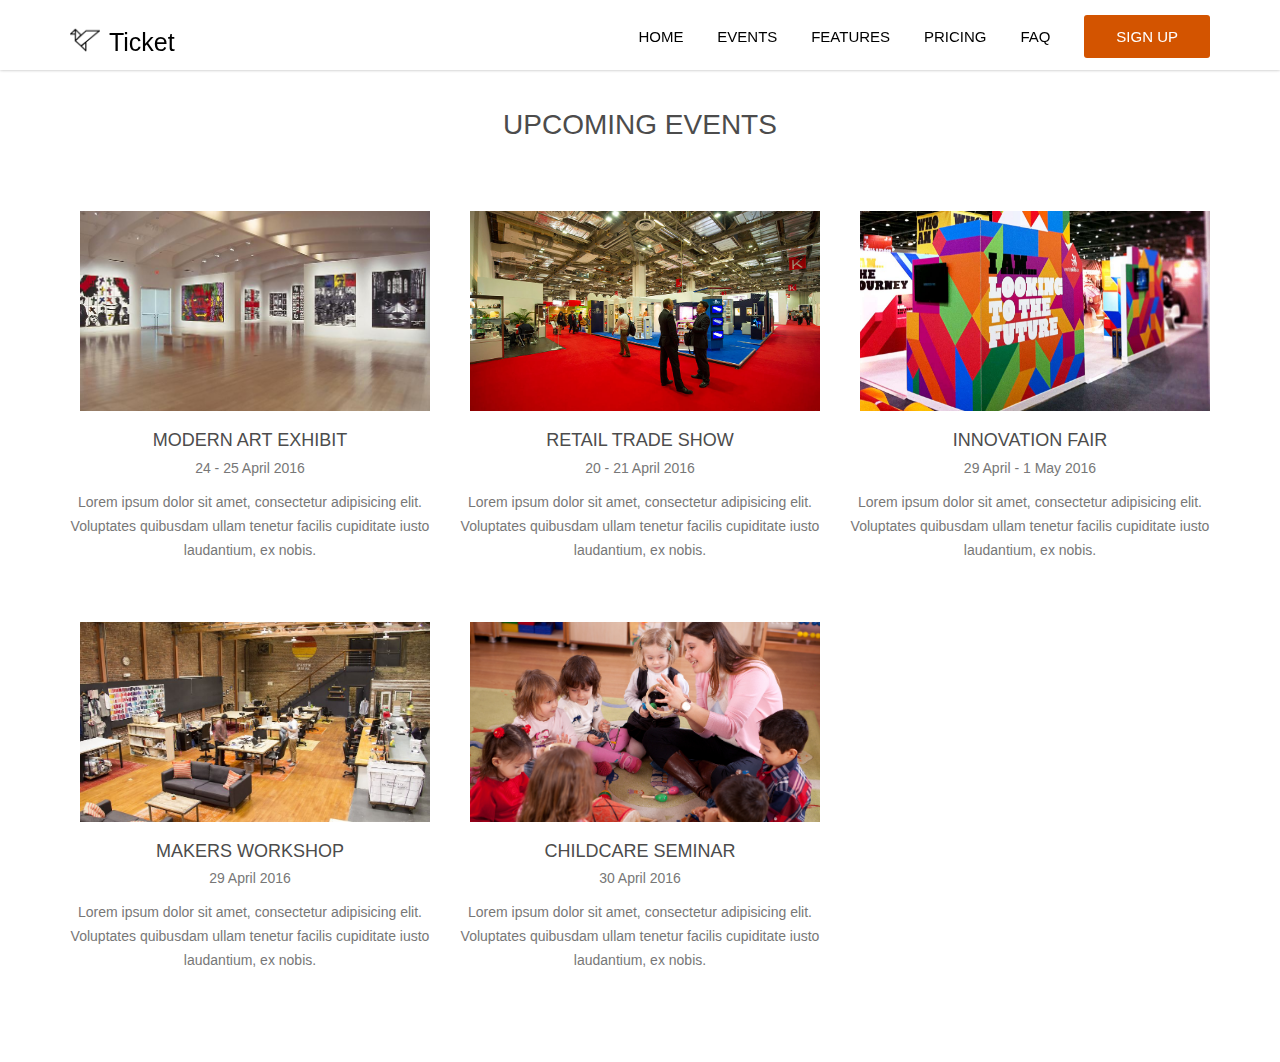
==== index.html @ 5ae8a9ab "update" ====
<!doctype html>
<html lang="en">
<head>
  <meta charset="utf-8">
  <meta name="viewport" content="width=device-width, initial-scale=1.0">
  <meta http-equiv="X-UA-Compatible" content="IE=edge">

  <title>Ticket</title>
  <link rel="icon" href="resources/tenko-logo.png">
  
  <!-- Stylesheets -->
  <link rel="stylesheet" href="css/style.css">
  <link rel="stylesheet" href="css/owl.carousel.css">
  <link rel="stylesheet" href="css/jquery-ui.css">
  <link rel="stylesheet" href="https://maxcdn.bootstrapcdn.com/font-awesome/4.6.1/css/font-awesome.min.css">

</head>

<body>

<!-- Start Header -->
<header id="header">
  <div class="container">
    <div class="row">
      <div class="col-md-12">
        <div class="logo">
          <a href="#"><img src="resources/tenko-logo.png" alt="logo" class="img-responsive"></a>
          <span class="company-name"><p>Ticket</p></span>
        </div>
        <div class="navigation">
          <nav>
            <ul class="custom-list list-inline">
              <li><a href="#hero">Home</a></li>
              <li><a href="#events">Events</a></li>
              <li><a href="#features">Features</a></li>
              <li><a href="#pricing">Pricing</a></li>
              <li><a href="#faq">FAQ</a></li>
              <li><a href="#hero" class="btn btn-red">Sign Up</a></li>
            </ul>
          </nav>
          <i class="fa fa-list toggleMenu"></i>
        </div>
      </div>
    </div>
  </div>
</header>
<!-- End Header -->



<!-- Start About -->
<section id="events">
  <div class="container">
    <div class="row">
      <div class="col-md-8 col-md-offset-2 preamble">
        <h3>Upcoming Events</h3>
      </div>    
      <div class="col-md-4 event-frame">
        <div class= "image-frame">
            <img src="resources/event-img-1.jpg" alt="" class="img-responsive">
        </div>
        <h4>Modern Art Exhibit</h4>
        <p class="date-time">24 - 25 April 2016</p>
        <p>Lorem ipsum dolor sit amet, consectetur adipisicing elit. Voluptates quibusdam ullam tenetur facilis cupiditate iusto laudantium, ex nobis.</p>
      </div>
      <div class="col-md-4 event-frame">
            <div class= "image-frame">
        <img src="resources/event-img-2.jpg" alt="" class="img-responsive">
        </div>
        <h4>Retail Trade Show</h4>
        <p class="date-time">20 - 21 April 2016</p>
        <p>Lorem ipsum dolor sit amet, consectetur adipisicing elit. Voluptates quibusdam ullam tenetur facilis cupiditate iusto laudantium, ex nobis.</p>
      </div>
      <div class="col-md-4 event-frame">
        <div class= "image-frame">
            <img src="resources/event-img-3.jpg" alt="" class="img-responsive">
        </div>
        <h4>Innovation Fair</h4>
        <p class="date-time">29 April - 1 May 2016</p>
        <p>Lorem ipsum dolor sit amet, consectetur adipisicing elit. Voluptates quibusdam ullam tenetur facilis cupiditate iusto laudantium, ex nobis.</p>
      </div>
      <div class="col-md-4 event-frame">
        <div class= "image-frame">
            <img src="resources/event-img-4.jpg" alt="" class="img-responsive">
        </div>
        <h4>Makers Workshop</h4>
        <p class="date-time">29 April 2016</p>
        <p>Lorem ipsum dolor sit amet, consectetur adipisicing elit. Voluptates quibusdam ullam tenetur facilis cupiditate iusto laudantium, ex nobis.</p>
      </div>
      <div class="col-md-4 event-frame">
        <div class= "image-frame">
            <img src="resources/event-img-5.jpg" alt="" class="img-responsive">
        </div>  
        <h4>Childcare Seminar</h4>
        <p class="date-time">30 April 2016</p>
        <p>Lorem ipsum dolor sit amet, consectetur adipisicing elit. Voluptates quibusdam ullam tenetur facilis cupiditate iusto laudantium, ex nobis.</p>
      </div>
    </div>
  </div>
</section>
<!-- End About -->



<!-- Scripts -->
<script src="js/jquery-2.1.4.min.js"></script>
<script src="js/scripts.js"></script>
<script src="js/owl.carousel.min.js"></script>
<script src="js/jquery.easing.min.js"></script>
<script src="js/jquery.ba-outside-events.min.js"></script>
<script src="js/jquery.ui.min.js"></script>

</body>
</html>
---- css/style.css ----
/* LESS BUILD */
/*
  Color Mixins

  Example:
  #777777 lighten(@text-color, 46.5%)
  #bebebe lighten(@text-color, 74.5%)
*/
/* Bootstrap */
/* ====================================================== */
/*! normalize.css v3.0.1 | MIT License | git.io/normalize */
html {
  font-family: sans-serif;
  -ms-text-size-adjust: 100%;
  -webkit-text-size-adjust: 100%;
}
body {
  margin: 0;
}
article,
aside,
details,
figcaption,
figure,
footer,
header,
hgroup,
main,
nav,
section,
summary {
  display: block;
}
audio,
canvas,
progress,
video {
  display: inline-block;
  vertical-align: baseline;
}
audio:not([controls]) {
  display: none;
  height: 0;
}
[hidden],
template {
  display: none;
}
a {
  background: transparent;
}
a:active,
a:hover {
  outline: 0;
}
abbr[title] {
  border-bottom: 1px dotted;
}
b,
strong {
  font-weight: bold;
}
dfn {
  font-style: italic;
}
h1 {
  font-size: 2em;
  margin: 0.67em 0;
}
mark {
  background: #ff0;
  color: #000;
}
small {
  font-size: 80%;
}
sub,
sup {
  font-size: 75%;
  line-height: 0;
  position: relative;
  vertical-align: baseline;
}
sup {
  top: -0.5em;
}
sub {
  bottom: -0.25em;
}
img {
  border: 0;
}
svg:not(:root) {
  overflow: hidden;
}
figure {
  margin: 1em 40px;
}
hr {
  -moz-box-sizing: content-box;
  box-sizing: content-box;
  height: 0;
}
pre {
  overflow: auto;
}
code,
kbd,
pre,
samp {
  font-family: monospace, monospace;
  font-size: 1em;
}
button,
input,
optgroup,
select,
textarea {
  color: inherit;
  font: inherit;
  margin: 0;
}
button {
  overflow: visible;
}
button,
select {
  text-transform: none;
}
button,
html input[type="button"],
input[type="reset"],
input[type="submit"] {
  -webkit-appearance: button;
  cursor: pointer;
}
button[disabled],
html input[disabled] {
  cursor: default;
}
button::-moz-focus-inner,
input::-moz-focus-inner {
  border: 0;
  padding: 0;
}
input {
  line-height: normal;
}
input[type="checkbox"],
input[type="radio"] {
  box-sizing: border-box;
  padding: 0;
}
input[type="number"]::-webkit-inner-spin-button,
input[type="number"]::-webkit-outer-spin-button {
  height: auto;
}
input[type="search"] {
  -webkit-appearance: textfield;
  -moz-box-sizing: content-box;
  -webkit-box-sizing: content-box;
  box-sizing: content-box;
}
input[type="search"]::-webkit-search-cancel-button,
input[type="search"]::-webkit-search-decoration {
  -webkit-appearance: none;
}
fieldset {
  border: 1px solid #c0c0c0;
  margin: 0 2px;
  padding: 0.35em 0.625em 0.75em;
}
legend {
  border: 0;
  padding: 0;
}
textarea {
  overflow: auto;
}
optgroup {
  font-weight: bold;
}
table {
  border-collapse: collapse;
  border-spacing: 0;
}
td,
th {
  padding: 0;
}
h1,
h2,
h3,
h4,
h5,
h6,
.h1,
.h2,
.h3,
.h4,
.h5,
.h6 {
  font-family: inherit;
  font-weight: 500;
  line-height: 1.1;
  color: inherit;
}
h1 small,
h2 small,
h3 small,
h4 small,
h5 small,
h6 small,
.h1 small,
.h2 small,
.h3 small,
.h4 small,
.h5 small,
.h6 small,
h1 .small,
h2 .small,
h3 .small,
h4 .small,
h5 .small,
h6 .small,
.h1 .small,
.h2 .small,
.h3 .small,
.h4 .small,
.h5 .small,
.h6 .small {
  font-weight: normal;
  line-height: 1;
  color: #777777;
}
h1,
.h1,
h2,
.h2,
h3,
.h3 {
  margin-top: 20px;
  margin-bottom: 10px;
}
h1 small,
.h1 small,
h2 small,
.h2 small,
h3 small,
.h3 small,
h1 .small,
.h1 .small,
h2 .small,
.h2 .small,
h3 .small,
.h3 .small {
  font-size: 65%;
}
h4,
.h4,
h5,
.h5,
h6,
.h6 {
  margin-top: 10px;
  margin-bottom: 10px;
}
h4 small,
.h4 small,
h5 small,
.h5 small,
h6 small,
.h6 small,
h4 .small,
.h4 .small,
h5 .small,
.h5 .small,
h6 .small,
.h6 .small {
  font-size: 75%;
}
h1,
.h1 {
  font-size: 36px;
}
h2,
.h2 {
  font-size: 30px;
}
h3,
.h3 {
  font-size: 24px;
}
h4,
.h4 {
  font-size: 18px;
}
h5,
.h5 {
  font-size: 14px;
}
h6,
.h6 {
  font-size: 12px;
}
p {
  margin: 0 0 10px;
}
.lead {
  margin-bottom: 20px;
  font-size: 16px;
  font-weight: 300;
  line-height: 1.4;
}
@media (min-width: 768px) {
  .lead {
    font-size: 21px;
  }
}
small,
.small {
  font-size: 85%;
}
mark,
.mark {
  background-color: #fcf8e3;
  padding: .2em;
}
.text-left {
  text-align: left;
}
.text-right {
  text-align: right;
}
.text-center {
  text-align: center;
}
.text-justify {
  text-align: justify;
}
.text-nowrap {
  white-space: nowrap;
}
.text-lowercase {
  text-transform: lowercase;
}
.text-uppercase {
  text-transform: uppercase;
}
.text-capitalize {
  text-transform: capitalize;
}
.text-muted {
  color: #777777;
}
.text-primary {
  color: #428bca;
}
a.text-primary:hover {
  color: #3071a9;
}
.text-success {
  color: #3c763d;
}
a.text-success:hover {
  color: #2b542c;
}
.text-info {
  color: #31708f;
}
a.text-info:hover {
  color: #245269;
}
.text-warning {
  color: #8a6d3b;
}
a.text-warning:hover {
  color: #66512c;
}
.text-danger {
  color: #a94442;
}
a.text-danger:hover {
  color: #843534;
}
.bg-primary {
  color: #fff;
  background-color: #428bca;
}
a.bg-primary:hover {
  background-color: #3071a9;
}
.bg-success {
  background-color: #dff0d8;
}
a.bg-success:hover {
  background-color: #c1e2b3;
}
.bg-info {
  background-color: #d9edf7;
}
a.bg-info:hover {
  background-color: #afd9ee;
}
.bg-warning {
  background-color: #fcf8e3;
}
a.bg-warning:hover {
  background-color: #f7ecb5;
}
.bg-danger {
  background-color: #f2dede;
}
a.bg-danger:hover {
  background-color: #e4b9b9;
}
.page-header {
  padding-bottom: 9px;
  margin: 40px 0 20px;
  border-bottom: 1px solid #eeeeee;
}
ul,
ol {
  margin-top: 0;
  margin-bottom: 10px;
}
ul ul,
ol ul,
ul ol,
ol ol {
  margin-bottom: 0;
}
.list-unstyled {
  padding-left: 0;
  list-style: none;
}
.list-inline {
  padding-left: 0;
  list-style: none;
  margin-left: -5px;
}
.list-inline > li {
  display: inline-block;
  padding-left: 5px;
  padding-right: 5px;
}
dl {
  margin-top: 0;
  margin-bottom: 20px;
}
dt,
dd {
  line-height: 1.42857143;
}
dt {
  font-weight: bold;
}
dd {
  margin-left: 0;
}
@media (min-width: 768px) {
  .dl-horizontal dt {
    float: left;
    width: 160px;
    clear: left;
    text-align: right;
    overflow: hidden;
    text-overflow: ellipsis;
    white-space: nowrap;
  }
  .dl-horizontal dd {
    margin-left: 180px;
  }
}
abbr[title],
abbr[data-original-title] {
  cursor: help;
  border-bottom: 1px dotted #777777;
}
.initialism {
  font-size: 90%;
  text-transform: uppercase;
}
blockquote {
  padding: 10px 20px;
  margin: 0 0 20px;
  font-size: 17.5px;
  border-left: 5px solid #eeeeee;
}
blockquote p:last-child,
blockquote ul:last-child,
blockquote ol:last-child {
  margin-bottom: 0;
}
blockquote footer,
blockquote small,
blockquote .small {
  display: block;
  font-size: 80%;
  line-height: 1.42857143;
  color: #777777;
}
blockquote footer:before,
blockquote small:before,
blockquote .small:before {
  content: '\2014 \00A0';
}
.blockquote-reverse,
blockquote.pull-right {
  padding-right: 15px;
  padding-left: 0;
  border-right: 5px solid #eeeeee;
  border-left: 0;
  text-align: right;
}
.blockquote-reverse footer:before,
blockquote.pull-right footer:before,
.blockquote-reverse small:before,
blockquote.pull-right small:before,
.blockquote-reverse .small:before,
blockquote.pull-right .small:before {
  content: '';
}
.blockquote-reverse footer:after,
blockquote.pull-right footer:after,
.blockquote-reverse small:after,
blockquote.pull-right small:after,
.blockquote-reverse .small:after,
blockquote.pull-right .small:after {
  content: '\00A0 \2014';
}
blockquote:before,
blockquote:after {
  content: "";
}
address {
  margin-bottom: 20px;
  font-style: normal;
  line-height: 1.42857143;
}
.container {
  margin-right: auto;
  margin-left: auto;
  padding-left: 15px;
  padding-right: 15px;
}
@media (min-width: 768px) {
  .container {
    width: 750px;
  }
}
@media (min-width: 992px) {
  .container {
    width: 970px;
  }
}
@media (min-width: 1200px) {
  .container {
    width: 1170px;
  }
}
.container-fluid {
  margin-right: auto;
  margin-left: auto;
  padding-left: 15px;
  padding-right: 15px;
}
.row {
  margin-left: -15px;
  margin-right: -15px;
}
.col-xs-1, .col-sm-1, .col-md-1, .col-lg-1, .col-xs-2, .col-sm-2, .col-md-2, .col-lg-2, .col-xs-3, .col-sm-3, .col-md-3, .col-lg-3, .col-xs-4, .col-sm-4, .col-md-4, .col-lg-4, .col-xs-5, .col-sm-5, .col-md-5, .col-lg-5, .col-xs-6, .col-sm-6, .col-md-6, .col-lg-6, .col-xs-7, .col-sm-7, .col-md-7, .col-lg-7, .col-xs-8, .col-sm-8, .col-md-8, .col-lg-8, .col-xs-9, .col-sm-9, .col-md-9, .col-lg-9, .col-xs-10, .col-sm-10, .col-md-10, .col-lg-10, .col-xs-11, .col-sm-11, .col-md-11, .col-lg-11, .col-xs-12, .col-sm-12, .col-md-12, .col-lg-12 {
  position: relative;
  min-height: 1px;
  padding-left: 15px;
  padding-right: 15px;
}
.col-xs-1, .col-xs-2, .col-xs-3, .col-xs-4, .col-xs-5, .col-xs-6, .col-xs-7, .col-xs-8, .col-xs-9, .col-xs-10, .col-xs-11, .col-xs-12 {
  float: left;
}
.col-xs-12 {
  width: 100%;
}
.col-xs-11 {
  width: 91.66666667%;
}
.col-xs-10 {
  width: 83.33333333%;
}
.col-xs-9 {
  width: 75%;
}
.col-xs-8 {
  width: 66.66666667%;
}
.col-xs-7 {
  width: 58.33333333%;
}
.col-xs-6 {
  width: 50%;
}
.col-xs-5 {
  width: 41.66666667%;
}
.col-xs-4 {
  width: 33.33333333%;
}
.col-xs-3 {
  width: 25%;
}
.col-xs-2 {
  width: 16.66666667%;
}
.col-xs-1 {
  width: 8.33333333%;
}
.col-xs-pull-12 {
  right: 100%;
}
.col-xs-pull-11 {
  right: 91.66666667%;
}
.col-xs-pull-10 {
  right: 83.33333333%;
}
.col-xs-pull-9 {
  right: 75%;
}
.col-xs-pull-8 {
  right: 66.66666667%;
}
.col-xs-pull-7 {
  right: 58.33333333%;
}
.col-xs-pull-6 {
  right: 50%;
}
.col-xs-pull-5 {
  right: 41.66666667%;
}
.col-xs-pull-4 {
  right: 33.33333333%;
}
.col-xs-pull-3 {
  right: 25%;
}
.col-xs-pull-2 {
  right: 16.66666667%;
}
.col-xs-pull-1 {
  right: 8.33333333%;
}
.col-xs-pull-0 {
  right: auto;
}
.col-xs-push-12 {
  left: 100%;
}
.col-xs-push-11 {
  left: 91.66666667%;
}
.col-xs-push-10 {
  left: 83.33333333%;
}
.col-xs-push-9 {
  left: 75%;
}
.col-xs-push-8 {
  left: 66.66666667%;
}
.col-xs-push-7 {
  left: 58.33333333%;
}
.col-xs-push-6 {
  left: 50%;
}
.col-xs-push-5 {
  left: 41.66666667%;
}
.col-xs-push-4 {
  left: 33.33333333%;
}
.col-xs-push-3 {
  left: 25%;
}
.col-xs-push-2 {
  left: 16.66666667%;
}
.col-xs-push-1 {
  left: 8.33333333%;
}
.col-xs-push-0 {
  left: auto;
}
.col-xs-offset-12 {
  margin-left: 100%;
}
.col-xs-offset-11 {
  margin-left: 91.66666667%;
}
.col-xs-offset-10 {
  margin-left: 83.33333333%;
}
.col-xs-offset-9 {
  margin-left: 75%;
}
.col-xs-offset-8 {
  margin-left: 66.66666667%;
}
.col-xs-offset-7 {
  margin-left: 58.33333333%;
}
.col-xs-offset-6 {
  margin-left: 50%;
}
.col-xs-offset-5 {
  margin-left: 41.66666667%;
}
.col-xs-offset-4 {
  margin-left: 33.33333333%;
}
.col-xs-offset-3 {
  margin-left: 25%;
}
.col-xs-offset-2 {
  margin-left: 16.66666667%;
}
.col-xs-offset-1 {
  margin-left: 8.33333333%;
}
.col-xs-offset-0 {
  margin-left: 0%;
}
@media (min-width: 768px) {
  .col-sm-1, .col-sm-2, .col-sm-3, .col-sm-4, .col-sm-5, .col-sm-6, .col-sm-7, .col-sm-8, .col-sm-9, .col-sm-10, .col-sm-11, .col-sm-12 {
    float: left;
  }
  .col-sm-12 {
    width: 100%;
  }
  .col-sm-11 {
    width: 91.66666667%;
  }
  .col-sm-10 {
    width: 83.33333333%;
  }
  .col-sm-9 {
    width: 75%;
  }
  .col-sm-8 {
    width: 66.66666667%;
  }
  .col-sm-7 {
    width: 58.33333333%;
  }
  .col-sm-6 {
    width: 50%;
  }
  .col-sm-5 {
    width: 41.66666667%;
  }
  .col-sm-4 {
    width: 33.33333333%;
  }
  .col-sm-3 {
    width: 25%;
  }
  .col-sm-2 {
    width: 16.66666667%;
  }
  .col-sm-1 {
    width: 8.33333333%;
  }
  .col-sm-pull-12 {
    right: 100%;
  }
  .col-sm-pull-11 {
    right: 91.66666667%;
  }
  .col-sm-pull-10 {
    right: 83.33333333%;
  }
  .col-sm-pull-9 {
    right: 75%;
  }
  .col-sm-pull-8 {
    right: 66.66666667%;
  }
  .col-sm-pull-7 {
    right: 58.33333333%;
  }
  .col-sm-pull-6 {
    right: 50%;
  }
  .col-sm-pull-5 {
    right: 41.66666667%;
  }
  .col-sm-pull-4 {
    right: 33.33333333%;
  }
  .col-sm-pull-3 {
    right: 25%;
  }
  .col-sm-pull-2 {
    right: 16.66666667%;
  }
  .col-sm-pull-1 {
    right: 8.33333333%;
  }
  .col-sm-pull-0 {
    right: auto;
  }
  .col-sm-push-12 {
    left: 100%;
  }
  .col-sm-push-11 {
    left: 91.66666667%;
  }
  .col-sm-push-10 {
    left: 83.33333333%;
  }
  .col-sm-push-9 {
    left: 75%;
  }
  .col-sm-push-8 {
    left: 66.66666667%;
  }
  .col-sm-push-7 {
    left: 58.33333333%;
  }
  .col-sm-push-6 {
    left: 50%;
  }
  .col-sm-push-5 {
    left: 41.66666667%;
  }
  .col-sm-push-4 {
    left: 33.33333333%;
  }
  .col-sm-push-3 {
    left: 25%;
  }
  .col-sm-push-2 {
    left: 16.66666667%;
  }
  .col-sm-push-1 {
    left: 8.33333333%;
  }
  .col-sm-push-0 {
    left: auto;
  }
  .col-sm-offset-12 {
    margin-left: 100%;
  }
  .col-sm-offset-11 {
    margin-left: 91.66666667%;
  }
  .col-sm-offset-10 {
    margin-left: 83.33333333%;
  }
  .col-sm-offset-9 {
    margin-left: 75%;
  }
  .col-sm-offset-8 {
    margin-left: 66.66666667%;
  }
  .col-sm-offset-7 {
    margin-left: 58.33333333%;
  }
  .col-sm-offset-6 {
    margin-left: 50%;
  }
  .col-sm-offset-5 {
    margin-left: 41.66666667%;
  }
  .col-sm-offset-4 {
    margin-left: 33.33333333%;
  }
  .col-sm-offset-3 {
    margin-left: 25%;
  }
  .col-sm-offset-2 {
    margin-left: 16.66666667%;
  }
  .col-sm-offset-1 {
    margin-left: 8.33333333%;
  }
  .col-sm-offset-0 {
    margin-left: 0%;
  }
}
@media (min-width: 992px) {
  .col-md-1, .col-md-2, .col-md-3, .col-md-4, .col-md-5, .col-md-6, .col-md-7, .col-md-8, .col-md-9, .col-md-10, .col-md-11, .col-md-12 {
    float: left;
  }
  .col-md-12 {
    width: 100%;
  }
  .col-md-11 {
    width: 91.66666667%;
  }
  .col-md-10 {
    width: 83.33333333%;
  }
  .col-md-9 {
    width: 75%;
  }
  .col-md-8 {
    width: 66.66666667%;
  }
  .col-md-7 {
    width: 58.33333333%;
  }
  .col-md-6 {
    width: 50%;
  }
  .col-md-5 {
    width: 41.66666667%;
  }
  .col-md-4 {
    width: 33.33333333%;
  }
  .col-md-3 {
    width: 25%;
  }
  .col-md-2 {
    width: 16.66666667%;
  }
  .col-md-1 {
    width: 8.33333333%;
  }
  .col-md-pull-12 {
    right: 100%;
  }
  .col-md-pull-11 {
    right: 91.66666667%;
  }
  .col-md-pull-10 {
    right: 83.33333333%;
  }
  .col-md-pull-9 {
    right: 75%;
  }
  .col-md-pull-8 {
    right: 66.66666667%;
  }
  .col-md-pull-7 {
    right: 58.33333333%;
  }
  .col-md-pull-6 {
    right: 50%;
  }
  .col-md-pull-5 {
    right: 41.66666667%;
  }
  .col-md-pull-4 {
    right: 33.33333333%;
  }
  .col-md-pull-3 {
    right: 25%;
  }
  .col-md-pull-2 {
    right: 16.66666667%;
  }
  .col-md-pull-1 {
    right: 8.33333333%;
  }
  .col-md-pull-0 {
    right: auto;
  }
  .col-md-push-12 {
    left: 100%;
  }
  .col-md-push-11 {
    left: 91.66666667%;
  }
  .col-md-push-10 {
    left: 83.33333333%;
  }
  .col-md-push-9 {
    left: 75%;
  }
  .col-md-push-8 {
    left: 66.66666667%;
  }
  .col-md-push-7 {
    left: 58.33333333%;
  }
  .col-md-push-6 {
    left: 50%;
  }
  .col-md-push-5 {
    left: 41.66666667%;
  }
  .col-md-push-4 {
    left: 33.33333333%;
  }
  .col-md-push-3 {
    left: 25%;
  }
  .col-md-push-2 {
    left: 16.66666667%;
  }
  .col-md-push-1 {
    left: 8.33333333%;
  }
  .col-md-push-0 {
    left: auto;
  }
  .col-md-offset-12 {
    margin-left: 100%;
  }
  .col-md-offset-11 {
    margin-left: 91.66666667%;
  }
  .col-md-offset-10 {
    margin-left: 83.33333333%;
  }
  .col-md-offset-9 {
    margin-left: 75%;
  }
  .col-md-offset-8 {
    margin-left: 66.66666667%;
  }
  .col-md-offset-7 {
    margin-left: 58.33333333%;
  }
  .col-md-offset-6 {
    margin-left: 50%;
  }
  .col-md-offset-5 {
    margin-left: 41.66666667%;
  }
  .col-md-offset-4 {
    margin-left: 33.33333333%;
  }
  .col-md-offset-3 {
    margin-left: 25%;
  }
  .col-md-offset-2 {
    margin-left: 16.66666667%;
  }
  .col-md-offset-1 {
    margin-left: 8.33333333%;
  }
  .col-md-offset-0 {
    margin-left: 0%;
  }
}
@media (min-width: 1200px) {
  .col-lg-1, .col-lg-2, .col-lg-3, .col-lg-4, .col-lg-5, .col-lg-6, .col-lg-7, .col-lg-8, .col-lg-9, .col-lg-10, .col-lg-11, .col-lg-12 {
    float: left;
  }
  .col-lg-12 {
    width: 100%;
  }
  .col-lg-11 {
    width: 91.66666667%;
  }
  .col-lg-10 {
    width: 83.33333333%;
  }
  .col-lg-9 {
    width: 75%;
  }
  .col-lg-8 {
    width: 66.66666667%;
  }
  .col-lg-7 {
    width: 58.33333333%;
  }
  .col-lg-6 {
    width: 50%;
  }
  .col-lg-5 {
    width: 41.66666667%;
  }
  .col-lg-4 {
    width: 33.33333333%;
  }
  .col-lg-3 {
    width: 25%;
  }
  .col-lg-2 {
    width: 16.66666667%;
  }
  .col-lg-1 {
    width: 8.33333333%;
  }
  .col-lg-pull-12 {
    right: 100%;
  }
  .col-lg-pull-11 {
    right: 91.66666667%;
  }
  .col-lg-pull-10 {
    right: 83.33333333%;
  }
  .col-lg-pull-9 {
    right: 75%;
  }
  .col-lg-pull-8 {
    right: 66.66666667%;
  }
  .col-lg-pull-7 {
    right: 58.33333333%;
  }
  .col-lg-pull-6 {
    right: 50%;
  }
  .col-lg-pull-5 {
    right: 41.66666667%;
  }
  .col-lg-pull-4 {
    right: 33.33333333%;
  }
  .col-lg-pull-3 {
    right: 25%;
  }
  .col-lg-pull-2 {
    right: 16.66666667%;
  }
  .col-lg-pull-1 {
    right: 8.33333333%;
  }
  .col-lg-pull-0 {
    right: auto;
  }
  .col-lg-push-12 {
    left: 100%;
  }
  .col-lg-push-11 {
    left: 91.66666667%;
  }
  .col-lg-push-10 {
    left: 83.33333333%;
  }
  .col-lg-push-9 {
    left: 75%;
  }
  .col-lg-push-8 {
    left: 66.66666667%;
  }
  .col-lg-push-7 {
    left: 58.33333333%;
  }
  .col-lg-push-6 {
    left: 50%;
  }
  .col-lg-push-5 {
    left: 41.66666667%;
  }
  .col-lg-push-4 {
    left: 33.33333333%;
  }
  .col-lg-push-3 {
    left: 25%;
  }
  .col-lg-push-2 {
    left: 16.66666667%;
  }
  .col-lg-push-1 {
    left: 8.33333333%;
  }
  .col-lg-push-0 {
    left: auto;
  }
  .col-lg-offset-12 {
    margin-left: 100%;
  }
  .col-lg-offset-11 {
    margin-left: 91.66666667%;
  }
  .col-lg-offset-10 {
    margin-left: 83.33333333%;
  }
  .col-lg-offset-9 {
    margin-left: 75%;
  }
  .col-lg-offset-8 {
    margin-left: 66.66666667%;
  }
  .col-lg-offset-7 {
    margin-left: 58.33333333%;
  }
  .col-lg-offset-6 {
    margin-left: 50%;
  }
  .col-lg-offset-5 {
    margin-left: 41.66666667%;
  }
  .col-lg-offset-4 {
    margin-left: 33.33333333%;
  }
  .col-lg-offset-3 {
    margin-left: 25%;
  }
  .col-lg-offset-2 {
    margin-left: 16.66666667%;
  }
  .col-lg-offset-1 {
    margin-left: 8.33333333%;
  }
  .col-lg-offset-0 {
    margin-left: 0%;
  }
}
.list-group {
  margin-bottom: 20px;
  padding-left: 0;
}
.list-group-item {
  position: relative;
  display: block;
  padding: 10px 15px;
  margin-bottom: -1px;
  background-color: #ffffff;
  border: 1px solid #dddddd;
}
.list-group-item:first-child {
  border-top-right-radius: 4px;
  border-top-left-radius: 4px;
}
.list-group-item:last-child {
  margin-bottom: 0;
  border-bottom-right-radius: 4px;
  border-bottom-left-radius: 4px;
}
.list-group-item > .badge {
  float: right;
}
.list-group-item > .badge + .badge {
  margin-right: 5px;
}
a.list-group-item {
  color: #555555;
}
a.list-group-item .list-group-item-heading {
  color: #333333;
}
a.list-group-item:hover,
a.list-group-item:focus {
  text-decoration: none;
  color: #555555;
  background-color: #f5f5f5;
}
.list-group-item.disabled,
.list-group-item.disabled:hover,
.list-group-item.disabled:focus {
  background-color: #eeeeee;
  color: #777777;
  cursor: not-allowed;
}
.list-group-item.disabled .list-group-item-heading,
.list-group-item.disabled:hover .list-group-item-heading,
.list-group-item.disabled:focus .list-group-item-heading {
  color: inherit;
}
.list-group-item.disabled .list-group-item-text,
.list-group-item.disabled:hover .list-group-item-text,
.list-group-item.disabled:focus .list-group-item-text {
  color: #777777;
}
.list-group-item.active,
.list-group-item.active:hover,
.list-group-item.active:focus {
  z-index: 2;
  color: #ffffff;
  background-color: #428bca;
  border-color: #428bca;
}
.list-group-item.active .list-group-item-heading,
.list-group-item.active:hover .list-group-item-heading,
.list-group-item.active:focus .list-group-item-heading,
.list-group-item.active .list-group-item-heading > small,
.list-group-item.active:hover .list-group-item-heading > small,
.list-group-item.active:focus .list-group-item-heading > small,
.list-group-item.active .list-group-item-heading > .small,
.list-group-item.active:hover .list-group-item-heading > .small,
.list-group-item.active:focus .list-group-item-heading > .small {
  color: inherit;
}
.list-group-item.active .list-group-item-text,
.list-group-item.active:hover .list-group-item-text,
.list-group-item.active:focus .list-group-item-text {
  color: #e1edf7;
}
.list-group-item-success {
  color: #3c763d;
  background-color: #dff0d8;
}
a.list-group-item-success {
  color: #3c763d;
}
a.list-group-item-success .list-group-item-heading {
  color: inherit;
}
a.list-group-item-success:hover,
a.list-group-item-success:focus {
  color: #3c763d;
  background-color: #d0e9c6;
}
a.list-group-item-success.active,
a.list-group-item-success.active:hover,
a.list-group-item-success.active:focus {
  color: #fff;
  background-color: #3c763d;
  border-color: #3c763d;
}
.list-group-item-info {
  color: #31708f;
  background-color: #d9edf7;
}
a.list-group-item-info {
  color: #31708f;
}
a.list-group-item-info .list-group-item-heading {
  color: inherit;
}
a.list-group-item-info:hover,
a.list-group-item-info:focus {
  color: #31708f;
  background-color: #c4e3f3;
}
a.list-group-item-info.active,
a.list-group-item-info.active:hover,
a.list-group-item-info.active:focus {
  color: #fff;
  background-color: #31708f;
  border-color: #31708f;
}
.list-group-item-warning {
  color: #8a6d3b;
  background-color: #fcf8e3;
}
a.list-group-item-warning {
  color: #8a6d3b;
}
a.list-group-item-warning .list-group-item-heading {
  color: inherit;
}
a.list-group-item-warning:hover,
a.list-group-item-warning:focus {
  color: #8a6d3b;
  background-color: #faf2cc;
}
a.list-group-item-warning.active,
a.list-group-item-warning.active:hover,
a.list-group-item-warning.active:focus {
  color: #fff;
  background-color: #8a6d3b;
  border-color: #8a6d3b;
}
.list-group-item-danger {
  color: #a94442;
  background-color: #f2dede;
}
a.list-group-item-danger {
  color: #a94442;
}
a.list-group-item-danger .list-group-item-heading {
  color: inherit;
}
a.list-group-item-danger:hover,
a.list-group-item-danger:focus {
  color: #a94442;
  background-color: #ebcccc;
}
a.list-group-item-danger.active,
a.list-group-item-danger.active:hover,
a.list-group-item-danger.active:focus {
  color: #fff;
  background-color: #a94442;
  border-color: #a94442;
}
.list-group-item-heading {
  margin-top: 0;
  margin-bottom: 5px;
}
.list-group-item-text {
  margin-bottom: 0;
  line-height: 1.3;
}
.clearfix:before,
.clearfix:after,
.dl-horizontal dd:before,
.dl-horizontal dd:after,
.container:before,
.container:after,
.container-fluid:before,
.container-fluid:after,
.row:before,
.row:after {
  content: " ";
  display: table;
}
.clearfix:after,
.dl-horizontal dd:after,
.container:after,
.container-fluid:after,
.row:after {
  clear: both;
}
.center-block {
  display: block;
  margin-left: auto;
  margin-right: auto;
}
.pull-right {
  float: right !important;
}
.pull-left {
  float: left !important;
}
.hide {
  display: none !important;
}
.show {
  display: block !important;
}
.invisible {
  visibility: hidden;
}
.text-hide {
  font: 0/0 a;
  color: transparent;
  text-shadow: none;
  background-color: transparent;
  border: 0;
}
.hidden {
  display: none !important;
  visibility: hidden !important;
}
.affix {
  position: fixed;
}
@-ms-viewport {
  width: device-width;
}
.visible-xs,
.visible-sm,
.visible-md,
.visible-lg {
  display: none !important;
}
.visible-xs-block,
.visible-xs-inline,
.visible-xs-inline-block,
.visible-sm-block,
.visible-sm-inline,
.visible-sm-inline-block,
.visible-md-block,
.visible-md-inline,
.visible-md-inline-block,
.visible-lg-block,
.visible-lg-inline,
.visible-lg-inline-block {
  display: none !important;
}
@media (max-width: 767px) {
  .visible-xs {
    display: block !important;
  }
  table.visible-xs {
    display: table;
  }
  tr.visible-xs {
    display: table-row !important;
  }
  th.visible-xs,
  td.visible-xs {
    display: table-cell !important;
  }
}
@media (max-width: 767px) {
  .visible-xs-block {
    display: block !important;
  }
}
@media (max-width: 767px) {
  .visible-xs-inline {
    display: inline !important;
  }
}
@media (max-width: 767px) {
  .visible-xs-inline-block {
    display: inline-block !important;
  }
}
@media (min-width: 768px) and (max-width: 991px) {
  .visible-sm {
    display: block !important;
  }
  table.visible-sm {
    display: table;
  }
  tr.visible-sm {
    display: table-row !important;
  }
  th.visible-sm,
  td.visible-sm {
    display: table-cell !important;
  }
}
@media (min-width: 768px) and (max-width: 991px) {
  .visible-sm-block {
    display: block !important;
  }
}
@media (min-width: 768px) and (max-width: 991px) {
  .visible-sm-inline {
    display: inline !important;
  }
}
@media (min-width: 768px) and (max-width: 991px) {
  .visible-sm-inline-block {
    display: inline-block !important;
  }
}
@media (min-width: 992px) and (max-width: 1199px) {
  .visible-md {
    display: block !important;
  }
  table.visible-md {
    display: table;
  }
  tr.visible-md {
    display: table-row !important;
  }
  th.visible-md,
  td.visible-md {
    display: table-cell !important;
  }
}
@media (min-width: 992px) and (max-width: 1199px) {
  .visible-md-block {
    display: block !important;
  }
}
@media (min-width: 992px) and (max-width: 1199px) {
  .visible-md-inline {
    display: inline !important;
  }
}
@media (min-width: 992px) and (max-width: 1199px) {
  .visible-md-inline-block {
    display: inline-block !important;
  }
}
@media (min-width: 1200px) {
  .visible-lg {
    display: block !important;
  }
  table.visible-lg {
    display: table;
  }
  tr.visible-lg {
    display: table-row !important;
  }
  th.visible-lg,
  td.visible-lg {
    display: table-cell !important;
  }
}
@media (min-width: 1200px) {
  .visible-lg-block {
    display: block !important;
  }
}
@media (min-width: 1200px) {
  .visible-lg-inline {
    display: inline !important;
  }
}
@media (min-width: 1200px) {
  .visible-lg-inline-block {
    display: inline-block !important;
  }
}
@media (max-width: 767px) {
  .hidden-xs {
    display: none !important;
  }
}
@media (min-width: 768px) and (max-width: 991px) {
  .hidden-sm {
    display: none !important;
  }
}
@media (min-width: 992px) and (max-width: 1199px) {
  .hidden-md {
    display: none !important;
  }
}
@media (min-width: 1200px) {
  .hidden-lg {
    display: none !important;
  }
}
.visible-print {
  display: none !important;
}
@media print {
  .visible-print {
    display: block !important;
  }
  table.visible-print {
    display: table;
  }
  tr.visible-print {
    display: table-row !important;
  }
  th.visible-print,
  td.visible-print {
    display: table-cell !important;
  }
}
.visible-print-block {
  display: none !important;
}
@media print {
  .visible-print-block {
    display: block !important;
  }
}
.visible-print-inline {
  display: none !important;
}
@media print {
  .visible-print-inline {
    display: inline !important;
  }
}
.visible-print-inline-block {
  display: none !important;
}
@media print {
  .visible-print-inline-block {
    display: inline-block !important;
  }
}
@media print {
  .hidden-print {
    display: none !important;
  }
}
/* Font Awesome */
/* ====================================================== */
/* FONT PATH
 * -------------------------- */
@font-face {
  font-family: 'FontAwesome';
  src: url('../fonts/fontawesome-webfont.eot?v=4.4.0');
  src: url('../fonts/fontawesome-webfont.eot?#iefix&v=4.4.0') format('embedded-opentype'), url('../fonts/fontawesome-webfont.woff2?v=4.4.0') format('woff2'), url('../fonts/fontawesome-webfont.woff?v=4.4.0') format('woff'), url('../fonts/fontawesome-webfont.ttf?v=4.4.0') format('truetype'), url('../fonts/fontawesome-webfont.svg?v=4.4.0#fontawesomeregular') format('svg');
  font-weight: normal;
  font-style: normal;
}
.fa {
  display: inline-block;
  font: normal normal normal 14px/1 FontAwesome;
  font-size: inherit;
  text-rendering: auto;
  -webkit-font-smoothing: antialiased;
  -moz-osx-font-smoothing: grayscale;
}
/* makes the font 33% larger relative to the icon container */
.fa-lg {
  font-size: 1.33333333em;
  line-height: 0.75em;
  vertical-align: -15%;
}
.fa-2x {
  font-size: 2em;
}
.fa-3x {
  font-size: 3em;
}
.fa-4x {
  font-size: 4em;
}
.fa-5x {
  font-size: 5em;
}
.fa-fw {
  width: 1.28571429em;
  text-align: center;
}
.fa-ul {
  padding-left: 0;
  margin-left: 2.14285714em;
  list-style-type: none;
}
.fa-ul > li {
  position: relative;
}
.fa-li {
  position: absolute;
  left: -2.14285714em;
  width: 2.14285714em;
  top: 0.14285714em;
  text-align: center;
}
.fa-li.fa-lg {
  left: -1.85714286em;
}
.fa-border {
  padding: .2em .25em .15em;
  border: solid 0.08em #eeeeee;
  border-radius: .1em;
}
.fa-pull-left {
  float: left;
}
.fa-pull-right {
  float: right;
}
.fa.fa-pull-left {
  margin-right: .3em;
}
.fa.fa-pull-right {
  margin-left: .3em;
}
/* Deprecated as of 4.4.0 */
.pull-right {
  float: right;
}
.pull-left {
  float: left;
}
.fa.pull-left {
  margin-right: .3em;
}
.fa.pull-right {
  margin-left: .3em;
}
.fa-spin {
  -webkit-animation: fa-spin 2s infinite linear;
  animation: fa-spin 2s infinite linear;
}
@-webkit-keyframes fa-spin {
  0% {
    -webkit-transform: rotate(0deg);
    transform: rotate(0deg);
  }
  100% {
    -webkit-transform: rotate(359deg);
    transform: rotate(359deg);
  }
}
@keyframes fa-spin {
  0% {
    -webkit-transform: rotate(0deg);
    transform: rotate(0deg);
  }
  100% {
    -webkit-transform: rotate(359deg);
    transform: rotate(359deg);
  }
}
.fa-rotate-90 {
  filter: progid:DXImageTransform.Microsoft.BasicImage(rotation=1);
  -webkit-transform: rotate(90deg);
  -ms-transform: rotate(90deg);
  transform: rotate(90deg);
}
.fa-rotate-180 {
  filter: progid:DXImageTransform.Microsoft.BasicImage(rotation=2);
  -webkit-transform: rotate(180deg);
  -ms-transform: rotate(180deg);
  transform: rotate(180deg);
}
.fa-rotate-270 {
  filter: progid:DXImageTransform.Microsoft.BasicImage(rotation=3);
  -webkit-transform: rotate(270deg);
  -ms-transform: rotate(270deg);
  transform: rotate(270deg);
}
.fa-flip-horizontal {
  filter: progid:DXImageTransform.Microsoft.BasicImage(rotation=0, mirror=1);
  -webkit-transform: scale(-1, 1);
  -ms-transform: scale(-1, 1);
  transform: scale(-1, 1);
}
.fa-flip-vertical {
  filter: progid:DXImageTransform.Microsoft.BasicImage(rotation=2, mirror=1);
  -webkit-transform: scale(1, -1);
  -ms-transform: scale(1, -1);
  transform: scale(1, -1);
}
:root .fa-rotate-90,
:root .fa-rotate-180,
:root .fa-rotate-270,
:root .fa-flip-horizontal,
:root .fa-flip-vertical {
  filter: none;
}
.fa-stack {
  position: relative;
  display: inline-block;
  width: 2em;
  height: 2em;
  line-height: 2em;
  vertical-align: middle;
}
.fa-stack-1x,
.fa-stack-2x {
  position: absolute;
  left: 0;
  width: 100%;
  text-align: center;
}
.fa-stack-1x {
  line-height: inherit;
}
.fa-stack-2x {
  font-size: 2em;
}
.fa-inverse {
  color: #ffffff;
}
/* Font Awesome uses the Unicode Private Use Area (PUA) to ensure screen
   readers do not read off random characters that represent icons */
.fa-glass:before {
  content: "\f000";
}
.fa-music:before {
  content: "\f001";
}
.fa-search:before {
  content: "\f002";
}
.fa-envelope-o:before {
  content: "\f003";
}
.fa-heart:before {
  content: "\f004";
}
.fa-star:before {
  content: "\f005";
}
.fa-star-o:before {
  content: "\f006";
}
.fa-user:before {
  content: "\f007";
}
.fa-film:before {
  content: "\f008";
}
.fa-th-large:before {
  content: "\f009";
}
.fa-th:before {
  content: "\f00a";
}
.fa-th-list:before {
  content: "\f00b";
}
.fa-check:before {
  content: "\f00c";
}
.fa-remove:before,
.fa-close:before,
.fa-times:before {
  content: "\f00d";
}
.fa-search-plus:before {
  content: "\f00e";
}
.fa-search-minus:before {
  content: "\f010";
}
.fa-power-off:before {
  content: "\f011";
}
.fa-signal:before {
  content: "\f012";
}
.fa-gear:before,
.fa-cog:before {
  content: "\f013";
}
.fa-trash-o:before {
  content: "\f014";
}
.fa-home:before {
  content: "\f015";
}
.fa-file-o:before {
  content: "\f016";
}
.fa-clock-o:before {
  content: "\f017";
}
.fa-road:before {
  content: "\f018";
}
.fa-download:before {
  content: "\f019";
}
.fa-arrow-circle-o-down:before {
  content: "\f01a";
}
.fa-arrow-circle-o-up:before {
  content: "\f01b";
}
.fa-inbox:before {
  content: "\f01c";
}
.fa-play-circle-o:before {
  content: "\f01d";
}
.fa-rotate-right:before,
.fa-repeat:before {
  content: "\f01e";
}
.fa-refresh:before {
  content: "\f021";
}
.fa-list-alt:before {
  content: "\f022";
}
.fa-lock:before {
  content: "\f023";
}
.fa-flag:before {
  content: "\f024";
}
.fa-headphones:before {
  content: "\f025";
}
.fa-volume-off:before {
  content: "\f026";
}
.fa-volume-down:before {
  content: "\f027";
}
.fa-volume-up:before {
  content: "\f028";
}
.fa-qrcode:before {
  content: "\f029";
}
.fa-barcode:before {
  content: "\f02a";
}
.fa-tag:before {
  content: "\f02b";
}
.fa-tags:before {
  content: "\f02c";
}
.fa-book:before {
  content: "\f02d";
}
.fa-bookmark:before {
  content: "\f02e";
}
.fa-print:before {
  content: "\f02f";
}
.fa-camera:before {
  content: "\f030";
}
.fa-font:before {
  content: "\f031";
}
.fa-bold:before {
  content: "\f032";
}
.fa-italic:before {
  content: "\f033";
}
.fa-text-height:before {
  content: "\f034";
}
.fa-text-width:before {
  content: "\f035";
}
.fa-align-left:before {
  content: "\f036";
}
.fa-align-center:before {
  content: "\f037";
}
.fa-align-right:before {
  content: "\f038";
}
.fa-align-justify:before {
  content: "\f039";
}
.fa-list:before {
  content: "\f03a";
}
.fa-dedent:before,
.fa-outdent:before {
  content: "\f03b";
}
.fa-indent:before {
  content: "\f03c";
}
.fa-video-camera:before {
  content: "\f03d";
}
.fa-photo:before,
.fa-image:before,
.fa-picture-o:before {
  content: "\f03e";
}
.fa-pencil:before {
  content: "\f040";
}
.fa-map-marker:before {
  content: "\f041";
}
.fa-adjust:before {
  content: "\f042";
}
.fa-tint:before {
  content: "\f043";
}
.fa-edit:before,
.fa-pencil-square-o:before {
  content: "\f044";
}
.fa-share-square-o:before {
  content: "\f045";
}
.fa-check-square-o:before {
  content: "\f046";
}
.fa-arrows:before {
  content: "\f047";
}
.fa-step-backward:before {
  content: "\f048";
}
.fa-fast-backward:before {
  content: "\f049";
}
.fa-backward:before {
  content: "\f04a";
}
.fa-play:before {
  content: "\f04b";
}
.fa-pause:before {
  content: "\f04c";
}
.fa-stop:before {
  content: "\f04d";
}
.fa-forward:before {
  content: "\f04e";
}
.fa-fast-forward:before {
  content: "\f050";
}
.fa-step-forward:before {
  content: "\f051";
}
.fa-eject:before {
  content: "\f052";
}
.fa-chevron-left:before {
  content: "\f053";
}
.fa-chevron-right:before {
  content: "\f054";
}
.fa-plus-circle:before {
  content: "\f055";
}
.fa-minus-circle:before {
  content: "\f056";
}
.fa-times-circle:before {
  content: "\f057";
}
.fa-check-circle:before {
  content: "\f058";
}
.fa-question-circle:before {
  content: "\f059";
}
.fa-info-circle:before {
  content: "\f05a";
}
.fa-crosshairs:before {
  content: "\f05b";
}
.fa-times-circle-o:before {
  content: "\f05c";
}
.fa-check-circle-o:before {
  content: "\f05d";
}
.fa-ban:before {
  content: "\f05e";
}
.fa-arrow-left:before {
  content: "\f060";
}
.fa-arrow-right:before {
  content: "\f061";
}
.fa-arrow-up:before {
  content: "\f062";
}
.fa-arrow-down:before {
  content: "\f063";
}
.fa-mail-forward:before,
.fa-share:before {
  content: "\f064";
}
.fa-expand:before {
  content: "\f065";
}
.fa-compress:before {
  content: "\f066";
}
.fa-plus:before {
  content: "\f067";
}
.fa-minus:before {
  content: "\f068";
}
.fa-asterisk:before {
  content: "\f069";
}
.fa-exclamation-circle:before {
  content: "\f06a";
}
.fa-gift:before {
  content: "\f06b";
}
.fa-leaf:before {
  content: "\f06c";
}
.fa-fire:before {
  content: "\f06d";
}
.fa-eye:before {
  content: "\f06e";
}
.fa-eye-slash:before {
  content: "\f070";
}
.fa-warning:before,
.fa-exclamation-triangle:before {
  content: "\f071";
}
.fa-plane:before {
  content: "\f072";
}
.fa-calendar:before {
  content: "\f073";
}
.fa-random:before {
  content: "\f074";
}
.fa-comment:before {
  content: "\f075";
}
.fa-magnet:before {
  content: "\f076";
}
.fa-chevron-up:before {
  content: "\f077";
}
.fa-chevron-down:before {
  content: "\f078";
}
.fa-retweet:before {
  content: "\f079";
}
.fa-shopping-cart:before {
  content: "\f07a";
}
.fa-folder:before {
  content: "\f07b";
}
.fa-folder-open:before {
  content: "\f07c";
}
.fa-arrows-v:before {
  content: "\f07d";
}
.fa-arrows-h:before {
  content: "\f07e";
}
.fa-bar-chart-o:before,
.fa-bar-chart:before {
  content: "\f080";
}
.fa-twitter-square:before {
  content: "\f081";
}
.fa-facebook-square:before {
  content: "\f082";
}
.fa-camera-retro:before {
  content: "\f083";
}
.fa-key:before {
  content: "\f084";
}
.fa-gears:before,
.fa-cogs:before {
  content: "\f085";
}
.fa-comments:before {
  content: "\f086";
}
.fa-thumbs-o-up:before {
  content: "\f087";
}
.fa-thumbs-o-down:before {
  content: "\f088";
}
.fa-star-half:before {
  content: "\f089";
}
.fa-heart-o:before {
  content: "\f08a";
}
.fa-sign-out:before {
  content: "\f08b";
}
.fa-linkedin-square:before {
  content: "\f08c";
}
.fa-thumb-tack:before {
  content: "\f08d";
}
.fa-external-link:before {
  content: "\f08e";
}
.fa-sign-in:before {
  content: "\f090";
}
.fa-trophy:before {
  content: "\f091";
}
.fa-github-square:before {
  content: "\f092";
}
.fa-upload:before {
  content: "\f093";
}
.fa-lemon-o:before {
  content: "\f094";
}
.fa-phone:before {
  content: "\f095";
}
.fa-square-o:before {
  content: "\f096";
}
.fa-bookmark-o:before {
  content: "\f097";
}
.fa-phone-square:before {
  content: "\f098";
}
.fa-twitter:before {
  content: "\f099";
}
.fa-facebook-f:before,
.fa-facebook:before {
  content: "\f09a";
}
.fa-github:before {
  content: "\f09b";
}
.fa-unlock:before {
  content: "\f09c";
}
.fa-credit-card:before {
  content: "\f09d";
}
.fa-feed:before,
.fa-rss:before {
  content: "\f09e";
}
.fa-hdd-o:before {
  content: "\f0a0";
}
.fa-bullhorn:before {
  content: "\f0a1";
}
.fa-bell:before {
  content: "\f0f3";
}
.fa-certificate:before {
  content: "\f0a3";
}
.fa-hand-o-right:before {
  content: "\f0a4";
}
.fa-hand-o-left:before {
  content: "\f0a5";
}
.fa-hand-o-up:before {
  content: "\f0a6";
}
.fa-hand-o-down:before {
  content: "\f0a7";
}
.fa-arrow-circle-left:before {
  content: "\f0a8";
}
.fa-arrow-circle-right:before {
  content: "\f0a9";
}
.fa-arrow-circle-up:before {
  content: "\f0aa";
}
.fa-arrow-circle-down:before {
  content: "\f0ab";
}
.fa-globe:before {
  content: "\f0ac";
}
.fa-wrench:before {
  content: "\f0ad";
}
.fa-tasks:before {
  content: "\f0ae";
}
.fa-filter:before {
  content: "\f0b0";
}
.fa-briefcase:before {
  content: "\f0b1";
}
.fa-arrows-alt:before {
  content: "\f0b2";
}
.fa-group:before,
.fa-users:before {
  content: "\f0c0";
}
.fa-chain:before,
.fa-link:before {
  content: "\f0c1";
}
.fa-cloud:before {
  content: "\f0c2";
}
.fa-flask:before {
  content: "\f0c3";
}
.fa-cut:before,
.fa-scissors:before {
  content: "\f0c4";
}
.fa-copy:before,
.fa-files-o:before {
  content: "\f0c5";
}
.fa-paperclip:before {
  content: "\f0c6";
}
.fa-save:before,
.fa-floppy-o:before {
  content: "\f0c7";
}
.fa-square:before {
  content: "\f0c8";
}
.fa-navicon:before,
.fa-reorder:before,
.fa-bars:before {
  content: "\f0c9";
}
.fa-list-ul:before {
  content: "\f0ca";
}
.fa-list-ol:before {
  content: "\f0cb";
}
.fa-strikethrough:before {
  content: "\f0cc";
}
.fa-underline:before {
  content: "\f0cd";
}
.fa-table:before {
  content: "\f0ce";
}
.fa-magic:before {
  content: "\f0d0";
}
.fa-truck:before {
  content: "\f0d1";
}
.fa-pinterest:before {
  content: "\f0d2";
}
.fa-pinterest-square:before {
  content: "\f0d3";
}
.fa-google-plus-square:before {
  content: "\f0d4";
}
.fa-google-plus:before {
  content: "\f0d5";
}
.fa-money:before {
  content: "\f0d6";
}
.fa-caret-down:before {
  content: "\f0d7";
}
.fa-caret-up:before {
  content: "\f0d8";
}
.fa-caret-left:before {
  content: "\f0d9";
}
.fa-caret-right:before {
  content: "\f0da";
}
.fa-columns:before {
  content: "\f0db";
}
.fa-unsorted:before,
.fa-sort:before {
  content: "\f0dc";
}
.fa-sort-down:before,
.fa-sort-desc:before {
  content: "\f0dd";
}
.fa-sort-up:before,
.fa-sort-asc:before {
  content: "\f0de";
}
.fa-envelope:before {
  content: "\f0e0";
}
.fa-linkedin:before {
  content: "\f0e1";
}
.fa-rotate-left:before,
.fa-undo:before {
  content: "\f0e2";
}
.fa-legal:before,
.fa-gavel:before {
  content: "\f0e3";
}
.fa-dashboard:before,
.fa-tachometer:before {
  content: "\f0e4";
}
.fa-comment-o:before {
  content: "\f0e5";
}
.fa-comments-o:before {
  content: "\f0e6";
}
.fa-flash:before,
.fa-bolt:before {
  content: "\f0e7";
}
.fa-sitemap:before {
  content: "\f0e8";
}
.fa-umbrella:before {
  content: "\f0e9";
}
.fa-paste:before,
.fa-clipboard:before {
  content: "\f0ea";
}
.fa-lightbulb-o:before {
  content: "\f0eb";
}
.fa-exchange:before {
  content: "\f0ec";
}
.fa-cloud-download:before {
  content: "\f0ed";
}
.fa-cloud-upload:before {
  content: "\f0ee";
}
.fa-user-md:before {
  content: "\f0f0";
}
.fa-stethoscope:before {
  content: "\f0f1";
}
.fa-suitcase:before {
  content: "\f0f2";
}
.fa-bell-o:before {
  content: "\f0a2";
}
.fa-coffee:before {
  content: "\f0f4";
}
.fa-cutlery:before {
  content: "\f0f5";
}
.fa-file-text-o:before {
  content: "\f0f6";
}
.fa-building-o:before {
  content: "\f0f7";
}
.fa-hospital-o:before {
  content: "\f0f8";
}
.fa-ambulance:before {
  content: "\f0f9";
}
.fa-medkit:before {
  content: "\f0fa";
}
.fa-fighter-jet:before {
  content: "\f0fb";
}
.fa-beer:before {
  content: "\f0fc";
}
.fa-h-square:before {
  content: "\f0fd";
}
.fa-plus-square:before {
  content: "\f0fe";
}
.fa-angle-double-left:before {
  content: "\f100";
}
.fa-angle-double-right:before {
  content: "\f101";
}
.fa-angle-double-up:before {
  content: "\f102";
}
.fa-angle-double-down:before {
  content: "\f103";
}
.fa-angle-left:before {
  content: "\f104";
}
.fa-angle-right:before {
  content: "\f105";
}
.fa-angle-up:before {
  content: "\f106";
}
.fa-angle-down:before {
  content: "\f107";
}
.fa-desktop:before {
  content: "\f108";
}
.fa-laptop:before {
  content: "\f109";
}
.fa-tablet:before {
  content: "\f10a";
}
.fa-mobile-phone:before,
.fa-mobile:before {
  content: "\f10b";
}
.fa-circle-o:before {
  content: "\f10c";
}
.fa-quote-left:before {
  content: "\f10d";
}
.fa-quote-right:before {
  content: "\f10e";
}
.fa-spinner:before {
  content: "\f110";
}
.fa-circle:before {
  content: "\f111";
}
.fa-mail-reply:before,
.fa-reply:before {
  content: "\f112";
}
.fa-github-alt:before {
  content: "\f113";
}
.fa-folder-o:before {
  content: "\f114";
}
.fa-folder-open-o:before {
  content: "\f115";
}
.fa-smile-o:before {
  content: "\f118";
}
.fa-frown-o:before {
  content: "\f119";
}
.fa-meh-o:before {
  content: "\f11a";
}
.fa-gamepad:before {
  content: "\f11b";
}
.fa-keyboard-o:before {
  content: "\f11c";
}
.fa-flag-o:before {
  content: "\f11d";
}
.fa-flag-checkered:before {
  content: "\f11e";
}
.fa-terminal:before {
  content: "\f120";
}
.fa-code:before {
  content: "\f121";
}
.fa-mail-reply-all:before,
.fa-reply-all:before {
  content: "\f122";
}
.fa-star-half-empty:before,
.fa-star-half-full:before,
.fa-star-half-o:before {
  content: "\f123";
}
.fa-location-arrow:before {
  content: "\f124";
}
.fa-crop:before {
  content: "\f125";
}
.fa-code-fork:before {
  content: "\f126";
}
.fa-unlink:before,
.fa-chain-broken:before {
  content: "\f127";
}
.fa-question:before {
  content: "\f128";
}
.fa-info:before {
  content: "\f129";
}
.fa-exclamation:before {
  content: "\f12a";
}
.fa-superscript:before {
  content: "\f12b";
}
.fa-subscript:before {
  content: "\f12c";
}
.fa-eraser:before {
  content: "\f12d";
}
.fa-puzzle-piece:before {
  content: "\f12e";
}
.fa-microphone:before {
  content: "\f130";
}
.fa-microphone-slash:before {
  content: "\f131";
}
.fa-shield:before {
  content: "\f132";
}
.fa-calendar-o:before {
  content: "\f133";
}
.fa-fire-extinguisher:before {
  content: "\f134";
}
.fa-rocket:before {
  content: "\f135";
}
.fa-maxcdn:before {
  content: "\f136";
}
.fa-chevron-circle-left:before {
  content: "\f137";
}
.fa-chevron-circle-right:before {
  content: "\f138";
}
.fa-chevron-circle-up:before {
  content: "\f139";
}
.fa-chevron-circle-down:before {
  content: "\f13a";
}
.fa-html5:before {
  content: "\f13b";
}
.fa-css3:before {
  content: "\f13c";
}
.fa-anchor:before {
  content: "\f13d";
}
.fa-unlock-alt:before {
  content: "\f13e";
}
.fa-bullseye:before {
  content: "\f140";
}
.fa-ellipsis-h:before {
  content: "\f141";
}
.fa-ellipsis-v:before {
  content: "\f142";
}
.fa-rss-square:before {
  content: "\f143";
}
.fa-play-circle:before {
  content: "\f144";
}
.fa-ticket:before {
  content: "\f145";
}
.fa-minus-square:before {
  content: "\f146";
}
.fa-minus-square-o:before {
  content: "\f147";
}
.fa-level-up:before {
  content: "\f148";
}
.fa-level-down:before {
  content: "\f149";
}
.fa-check-square:before {
  content: "\f14a";
}
.fa-pencil-square:before {
  content: "\f14b";
}
.fa-external-link-square:before {
  content: "\f14c";
}
.fa-share-square:before {
  content: "\f14d";
}
.fa-compass:before {
  content: "\f14e";
}
.fa-toggle-down:before,
.fa-caret-square-o-down:before {
  content: "\f150";
}
.fa-toggle-up:before,
.fa-caret-square-o-up:before {
  content: "\f151";
}
.fa-toggle-right:before,
.fa-caret-square-o-right:before {
  content: "\f152";
}
.fa-euro:before,
.fa-eur:before {
  content: "\f153";
}
.fa-gbp:before {
  content: "\f154";
}
.fa-dollar:before,
.fa-usd:before {
  content: "\f155";
}
.fa-rupee:before,
.fa-inr:before {
  content: "\f156";
}
.fa-cny:before,
.fa-rmb:before,
.fa-yen:before,
.fa-jpy:before {
  content: "\f157";
}
.fa-ruble:before,
.fa-rouble:before,
.fa-rub:before {
  content: "\f158";
}
.fa-won:before,
.fa-krw:before {
  content: "\f159";
}
.fa-bitcoin:before,
.fa-btc:before {
  content: "\f15a";
}
.fa-file:before {
  content: "\f15b";
}
.fa-file-text:before {
  content: "\f15c";
}
.fa-sort-alpha-asc:before {
  content: "\f15d";
}
.fa-sort-alpha-desc:before {
  content: "\f15e";
}
.fa-sort-amount-asc:before {
  content: "\f160";
}
.fa-sort-amount-desc:before {
  content: "\f161";
}
.fa-sort-numeric-asc:before {
  content: "\f162";
}
.fa-sort-numeric-desc:before {
  content: "\f163";
}
.fa-thumbs-up:before {
  content: "\f164";
}
.fa-thumbs-down:before {
  content: "\f165";
}
.fa-youtube-square:before {
  content: "\f166";
}
.fa-youtube:before {
  content: "\f167";
}
.fa-xing:before {
  content: "\f168";
}
.fa-xing-square:before {
  content: "\f169";
}
.fa-youtube-play:before {
  content: "\f16a";
}
.fa-dropbox:before {
  content: "\f16b";
}
.fa-stack-overflow:before {
  content: "\f16c";
}
.fa-instagram:before {
  content: "\f16d";
}
.fa-flickr:before {
  content: "\f16e";
}
.fa-adn:before {
  content: "\f170";
}
.fa-bitbucket:before {
  content: "\f171";
}
.fa-bitbucket-square:before {
  content: "\f172";
}
.fa-tumblr:before {
  content: "\f173";
}
.fa-tumblr-square:before {
  content: "\f174";
}
.fa-long-arrow-down:before {
  content: "\f175";
}
.fa-long-arrow-up:before {
  content: "\f176";
}
.fa-long-arrow-left:before {
  content: "\f177";
}
.fa-long-arrow-right:before {
  content: "\f178";
}
.fa-apple:before {
  content: "\f179";
}
.fa-windows:before {
  content: "\f17a";
}
.fa-android:before {
  content: "\f17b";
}
.fa-linux:before {
  content: "\f17c";
}
.fa-dribbble:before {
  content: "\f17d";
}
.fa-skype:before {
  content: "\f17e";
}
.fa-foursquare:before {
  content: "\f180";
}
.fa-trello:before {
  content: "\f181";
}
.fa-female:before {
  content: "\f182";
}
.fa-male:before {
  content: "\f183";
}
.fa-gittip:before,
.fa-gratipay:before {
  content: "\f184";
}
.fa-sun-o:before {
  content: "\f185";
}
.fa-moon-o:before {
  content: "\f186";
}
.fa-archive:before {
  content: "\f187";
}
.fa-bug:before {
  content: "\f188";
}
.fa-vk:before {
  content: "\f189";
}
.fa-weibo:before {
  content: "\f18a";
}
.fa-renren:before {
  content: "\f18b";
}
.fa-pagelines:before {
  content: "\f18c";
}
.fa-stack-exchange:before {
  content: "\f18d";
}
.fa-arrow-circle-o-right:before {
  content: "\f18e";
}
.fa-arrow-circle-o-left:before {
  content: "\f190";
}
.fa-toggle-left:before,
.fa-caret-square-o-left:before {
  content: "\f191";
}
.fa-dot-circle-o:before {
  content: "\f192";
}
.fa-wheelchair:before {
  content: "\f193";
}
.fa-vimeo-square:before {
  content: "\f194";
}
.fa-turkish-lira:before,
.fa-try:before {
  content: "\f195";
}
.fa-plus-square-o:before {
  content: "\f196";
}
.fa-space-shuttle:before {
  content: "\f197";
}
.fa-slack:before {
  content: "\f198";
}
.fa-envelope-square:before {
  content: "\f199";
}
.fa-wordpress:before {
  content: "\f19a";
}
.fa-openid:before {
  content: "\f19b";
}
.fa-institution:before,
.fa-bank:before,
.fa-university:before {
  content: "\f19c";
}
.fa-mortar-board:before,
.fa-graduation-cap:before {
  content: "\f19d";
}
.fa-yahoo:before {
  content: "\f19e";
}
.fa-google:before {
  content: "\f1a0";
}
.fa-reddit:before {
  content: "\f1a1";
}
.fa-reddit-square:before {
  content: "\f1a2";
}
.fa-stumbleupon-circle:before {
  content: "\f1a3";
}
.fa-stumbleupon:before {
  content: "\f1a4";
}
.fa-delicious:before {
  content: "\f1a5";
}
.fa-digg:before {
  content: "\f1a6";
}
.fa-pied-piper:before {
  content: "\f1a7";
}
.fa-pied-piper-alt:before {
  content: "\f1a8";
}
.fa-drupal:before {
  content: "\f1a9";
}
.fa-joomla:before {
  content: "\f1aa";
}
.fa-language:before {
  content: "\f1ab";
}
.fa-fax:before {
  content: "\f1ac";
}
.fa-building:before {
  content: "\f1ad";
}
.fa-child:before {
  content: "\f1ae";
}
.fa-paw:before {
  content: "\f1b0";
}
.fa-spoon:before {
  content: "\f1b1";
}
.fa-cube:before {
  content: "\f1b2";
}
.fa-cubes:before {
  content: "\f1b3";
}
.fa-behance:before {
  content: "\f1b4";
}
.fa-behance-square:before {
  content: "\f1b5";
}
.fa-steam:before {
  content: "\f1b6";
}
.fa-steam-square:before {
  content: "\f1b7";
}
.fa-recycle:before {
  content: "\f1b8";
}
.fa-automobile:before,
.fa-car:before {
  content: "\f1b9";
}
.fa-cab:before,
.fa-taxi:before {
  content: "\f1ba";
}
.fa-tree:before {
  content: "\f1bb";
}
.fa-spotify:before {
  content: "\f1bc";
}
.fa-deviantart:before {
  content: "\f1bd";
}
.fa-soundcloud:before {
  content: "\f1be";
}
.fa-database:before {
  content: "\f1c0";
}
.fa-file-pdf-o:before {
  content: "\f1c1";
}
.fa-file-word-o:before {
  content: "\f1c2";
}
.fa-file-excel-o:before {
  content: "\f1c3";
}
.fa-file-powerpoint-o:before {
  content: "\f1c4";
}
.fa-file-photo-o:before,
.fa-file-picture-o:before,
.fa-file-image-o:before {
  content: "\f1c5";
}
.fa-file-zip-o:before,
.fa-file-archive-o:before {
  content: "\f1c6";
}
.fa-file-sound-o:before,
.fa-file-audio-o:before {
  content: "\f1c7";
}
.fa-file-movie-o:before,
.fa-file-video-o:before {
  content: "\f1c8";
}
.fa-file-code-o:before {
  content: "\f1c9";
}
.fa-vine:before {
  content: "\f1ca";
}
.fa-codepen:before {
  content: "\f1cb";
}
.fa-jsfiddle:before {
  content: "\f1cc";
}
.fa-life-bouy:before,
.fa-life-buoy:before,
.fa-life-saver:before,
.fa-support:before,
.fa-life-ring:before {
  content: "\f1cd";
}
.fa-circle-o-notch:before {
  content: "\f1ce";
}
.fa-ra:before,
.fa-rebel:before {
  content: "\f1d0";
}
.fa-ge:before,
.fa-empire:before {
  content: "\f1d1";
}
.fa-git-square:before {
  content: "\f1d2";
}
.fa-git:before {
  content: "\f1d3";
}
.fa-y-combinator-square:before,
.fa-yc-square:before,
.fa-hacker-news:before {
  content: "\f1d4";
}
.fa-tencent-weibo:before {
  content: "\f1d5";
}
.fa-qq:before {
  content: "\f1d6";
}
.fa-wechat:before,
.fa-weixin:before {
  content: "\f1d7";
}
.fa-send:before,
.fa-paper-plane:before {
  content: "\f1d8";
}
.fa-send-o:before,
.fa-paper-plane-o:before {
  content: "\f1d9";
}
.fa-history:before {
  content: "\f1da";
}
.fa-circle-thin:before {
  content: "\f1db";
}
.fa-header:before {
  content: "\f1dc";
}
.fa-paragraph:before {
  content: "\f1dd";
}
.fa-sliders:before {
  content: "\f1de";
}
.fa-share-alt:before {
  content: "\f1e0";
}
.fa-share-alt-square:before {
  content: "\f1e1";
}
.fa-bomb:before {
  content: "\f1e2";
}
.fa-soccer-ball-o:before,
.fa-futbol-o:before {
  content: "\f1e3";
}
.fa-tty:before {
  content: "\f1e4";
}
.fa-binoculars:before {
  content: "\f1e5";
}
.fa-plug:before {
  content: "\f1e6";
}
.fa-slideshare:before {
  content: "\f1e7";
}
.fa-twitch:before {
  content: "\f1e8";
}
.fa-yelp:before {
  content: "\f1e9";
}
.fa-newspaper-o:before {
  content: "\f1ea";
}
.fa-wifi:before {
  content: "\f1eb";
}
.fa-calculator:before {
  content: "\f1ec";
}
.fa-paypal:before {
  content: "\f1ed";
}
.fa-google-wallet:before {
  content: "\f1ee";
}
.fa-cc-visa:before {
  content: "\f1f0";
}
.fa-cc-mastercard:before {
  content: "\f1f1";
}
.fa-cc-discover:before {
  content: "\f1f2";
}
.fa-cc-amex:before {
  content: "\f1f3";
}
.fa-cc-paypal:before {
  content: "\f1f4";
}
.fa-cc-stripe:before {
  content: "\f1f5";
}
.fa-bell-slash:before {
  content: "\f1f6";
}
.fa-bell-slash-o:before {
  content: "\f1f7";
}
.fa-trash:before {
  content: "\f1f8";
}
.fa-copyright:before {
  content: "\f1f9";
}
.fa-at:before {
  content: "\f1fa";
}
.fa-eyedropper:before {
  content: "\f1fb";
}
.fa-paint-brush:before {
  content: "\f1fc";
}
.fa-birthday-cake:before {
  content: "\f1fd";
}
.fa-area-chart:before {
  content: "\f1fe";
}
.fa-pie-chart:before {
  content: "\f200";
}
.fa-line-chart:before {
  content: "\f201";
}
.fa-lastfm:before {
  content: "\f202";
}
.fa-lastfm-square:before {
  content: "\f203";
}
.fa-toggle-off:before {
  content: "\f204";
}
.fa-toggle-on:before {
  content: "\f205";
}
.fa-bicycle:before {
  content: "\f206";
}
.fa-bus:before {
  content: "\f207";
}
.fa-ioxhost:before {
  content: "\f208";
}
.fa-angellist:before {
  content: "\f209";
}
.fa-cc:before {
  content: "\f20a";
}
.fa-shekel:before,
.fa-sheqel:before,
.fa-ils:before {
  content: "\f20b";
}
.fa-meanpath:before {
  content: "\f20c";
}
.fa-buysellads:before {
  content: "\f20d";
}
.fa-connectdevelop:before {
  content: "\f20e";
}
.fa-dashcube:before {
  content: "\f210";
}
.fa-forumbee:before {
  content: "\f211";
}
.fa-leanpub:before {
  content: "\f212";
}
.fa-sellsy:before {
  content: "\f213";
}
.fa-shirtsinbulk:before {
  content: "\f214";
}
.fa-simplybuilt:before {
  content: "\f215";
}
.fa-skyatlas:before {
  content: "\f216";
}
.fa-cart-plus:before {
  content: "\f217";
}
.fa-cart-arrow-down:before {
  content: "\f218";
}
.fa-diamond:before {
  content: "\f219";
}
.fa-ship:before {
  content: "\f21a";
}
.fa-user-secret:before {
  content: "\f21b";
}
.fa-motorcycle:before {
  content: "\f21c";
}
.fa-street-view:before {
  content: "\f21d";
}
.fa-heartbeat:before {
  content: "\f21e";
}
.fa-venus:before {
  content: "\f221";
}
.fa-mars:before {
  content: "\f222";
}
.fa-mercury:before {
  content: "\f223";
}
.fa-intersex:before,
.fa-transgender:before {
  content: "\f224";
}
.fa-transgender-alt:before {
  content: "\f225";
}
.fa-venus-double:before {
  content: "\f226";
}
.fa-mars-double:before {
  content: "\f227";
}
.fa-venus-mars:before {
  content: "\f228";
}
.fa-mars-stroke:before {
  content: "\f229";
}
.fa-mars-stroke-v:before {
  content: "\f22a";
}
.fa-mars-stroke-h:before {
  content: "\f22b";
}
.fa-neuter:before {
  content: "\f22c";
}
.fa-genderless:before {
  content: "\f22d";
}
.fa-facebook-official:before {
  content: "\f230";
}
.fa-pinterest-p:before {
  content: "\f231";
}
.fa-whatsapp:before {
  content: "\f232";
}
.fa-server:before {
  content: "\f233";
}
.fa-user-plus:before {
  content: "\f234";
}
.fa-user-times:before {
  content: "\f235";
}
.fa-hotel:before,
.fa-bed:before {
  content: "\f236";
}
.fa-viacoin:before {
  content: "\f237";
}
.fa-train:before {
  content: "\f238";
}
.fa-subway:before {
  content: "\f239";
}
.fa-medium:before {
  content: "\f23a";
}
.fa-yc:before,
.fa-y-combinator:before {
  content: "\f23b";
}
.fa-optin-monster:before {
  content: "\f23c";
}
.fa-opencart:before {
  content: "\f23d";
}
.fa-expeditedssl:before {
  content: "\f23e";
}
.fa-battery-4:before,
.fa-battery-full:before {
  content: "\f240";
}
.fa-battery-3:before,
.fa-battery-three-quarters:before {
  content: "\f241";
}
.fa-battery-2:before,
.fa-battery-half:before {
  content: "\f242";
}
.fa-battery-1:before,
.fa-battery-quarter:before {
  content: "\f243";
}
.fa-battery-0:before,
.fa-battery-empty:before {
  content: "\f244";
}
.fa-mouse-pointer:before {
  content: "\f245";
}
.fa-i-cursor:before {
  content: "\f246";
}
.fa-object-group:before {
  content: "\f247";
}
.fa-object-ungroup:before {
  content: "\f248";
}
.fa-sticky-note:before {
  content: "\f249";
}
.fa-sticky-note-o:before {
  content: "\f24a";
}
.fa-cc-jcb:before {
  content: "\f24b";
}
.fa-cc-diners-club:before {
  content: "\f24c";
}
.fa-clone:before {
  content: "\f24d";
}
.fa-balance-scale:before {
  content: "\f24e";
}
.fa-hourglass-o:before {
  content: "\f250";
}
.fa-hourglass-1:before,
.fa-hourglass-start:before {
  content: "\f251";
}
.fa-hourglass-2:before,
.fa-hourglass-half:before {
  content: "\f252";
}
.fa-hourglass-3:before,
.fa-hourglass-end:before {
  content: "\f253";
}
.fa-hourglass:before {
  content: "\f254";
}
.fa-hand-grab-o:before,
.fa-hand-rock-o:before {
  content: "\f255";
}
.fa-hand-stop-o:before,
.fa-hand-paper-o:before {
  content: "\f256";
}
.fa-hand-scissors-o:before {
  content: "\f257";
}
.fa-hand-lizard-o:before {
  content: "\f258";
}
.fa-hand-spock-o:before {
  content: "\f259";
}
.fa-hand-pointer-o:before {
  content: "\f25a";
}
.fa-hand-peace-o:before {
  content: "\f25b";
}
.fa-trademark:before {
  content: "\f25c";
}
.fa-registered:before {
  content: "\f25d";
}
.fa-creative-commons:before {
  content: "\f25e";
}
.fa-gg:before {
  content: "\f260";
}
.fa-gg-circle:before {
  content: "\f261";
}
.fa-tripadvisor:before {
  content: "\f262";
}
.fa-odnoklassniki:before {
  content: "\f263";
}
.fa-odnoklassniki-square:before {
  content: "\f264";
}
.fa-get-pocket:before {
  content: "\f265";
}
.fa-wikipedia-w:before {
  content: "\f266";
}
.fa-safari:before {
  content: "\f267";
}
.fa-chrome:before {
  content: "\f268";
}
.fa-firefox:before {
  content: "\f269";
}
.fa-opera:before {
  content: "\f26a";
}
.fa-internet-explorer:before {
  content: "\f26b";
}
.fa-tv:before,
.fa-television:before {
  content: "\f26c";
}
.fa-contao:before {
  content: "\f26d";
}
.fa-500px:before {
  content: "\f26e";
}
.fa-amazon:before {
  content: "\f270";
}
.fa-calendar-plus-o:before {
  content: "\f271";
}
.fa-calendar-minus-o:before {
  content: "\f272";
}
.fa-calendar-times-o:before {
  content: "\f273";
}
.fa-calendar-check-o:before {
  content: "\f274";
}
.fa-industry:before {
  content: "\f275";
}
.fa-map-pin:before {
  content: "\f276";
}
.fa-map-signs:before {
  content: "\f277";
}
.fa-map-o:before {
  content: "\f278";
}
.fa-map:before {
  content: "\f279";
}
.fa-commenting:before {
  content: "\f27a";
}
.fa-commenting-o:before {
  content: "\f27b";
}
.fa-houzz:before {
  content: "\f27c";
}
.fa-vimeo:before {
  content: "\f27d";
}
.fa-black-tie:before {
  content: "\f27e";
}
.fa-fonticons:before {
  content: "\f280";
}
.fa-spin {
  -webkit-animation: fa-spin 2s infinite linear;
  animation: fa-spin 2s infinite linear;
}
.fa-pulse {
  -webkit-animation: fa-spin 1s infinite steps(8);
  animation: fa-spin 1s infinite steps(8);
}
@-webkit-keyframes fa-spin {
  0% {
    -webkit-transform: rotate(0deg);
    transform: rotate(0deg);
  }
  100% {
    -webkit-transform: rotate(359deg);
    transform: rotate(359deg);
  }
}
@keyframes fa-spin {
  0% {
    -webkit-transform: rotate(0deg);
    transform: rotate(0deg);
  }
  100% {
    -webkit-transform: rotate(359deg);
    transform: rotate(359deg);
  }
}
/* PLugins */
/* ====================================================== */
/* Style */
/* ====================================================== */
* {
  -webkit-box-sizing: border-box;
  -moz-box-sizing: border-box;
  box-sizing: border-box;
}
*:before,
*:after {
  -webkit-box-sizing: border-box;
  -moz-box-sizing: border-box;
  box-sizing: border-box;
}
html {
  font-size: 10px;
  -webkit-tap-highlight-color: rgba(0, 0, 0, 0);
}
body {
  padding-top: 70px;
  font-family: 'Open Sans', sans-serif;
  font-size: 14px;
  line-height: 1.42857143;
  color: #333333;
  background-color: #ffffff;
}
input,
button,
select,
textarea {
  font-family: inherit;
  font-size: inherit;
  line-height: inherit;
}
a {
  color: #428bca;
  text-decoration: none;
  -webkit-transition: 0.2s ease-in;
  -o-transition: 0.2s ease-in;
  transition: 0.2s ease-in;
}
a:hover,
a:focus {
  color: #2a6496;
  text-decoration: none;
}
a:focus {
  outline: thin dotted;
  outline: 5px auto -webkit-focus-ring-color;
  outline-offset: -2px;
}
figure {
  margin: 0;
}
img {
  vertical-align: middle;
}
.img-responsive {
  display: block;
  max-width: 100%;
  height: auto;
}
.img-rounded {
  border-radius: 6px;
}
.img-thumbnail {
  padding: 4px;
  line-height: 1.42857143;
  background-color: #ffffff;
  border: 1px solid #dddddd;
  border-radius: 4px;
  -webkit-transition: all 0.2s ease-in-out;
  -o-transition: all 0.2s ease-in-out;
  transition: all 0.2s ease-in-out;
  display: inline-block;
  max-width: 100%;
  height: auto;
}
.img-circle {
  border-radius: 50%;
}
hr {
  margin-top: 20px;
  margin-bottom: 20px;
  border: 0;
  border-top: 1px solid #eeeeee;
}
.sr-only {
  position: absolute;
  width: 1px;
  height: 1px;
  margin: -1px;
  padding: 0;
  overflow: hidden;
  clip: rect(0, 0, 0, 0);
  border: 0;
}
.sr-only-focusable:active,
.sr-only-focusable:focus {
  position: static;
  width: auto;
  height: auto;
  margin: 0;
  overflow: visible;
  clip: auto;
}
/* TYPOGRAPHY */
h1,
h2,
h3,
h4,
h5,
h6 {
  font-family: 'Century Gothic', sans-serif;
  text-transform: uppercase;
  color: #4C4C4C;
}
p {
  color: #777;
  line-height: 24px;
}
p.lead {
  font-size: 17px;
  line-height: 1.8em;
}
a {
  font-family: 'Century Gothic', sans-serif;
  font-weight: 400;
  -webkit-transition: 0.2s ease-in;
  -o-transition: 0.2s ease-in;
  transition: 0.2s ease-in;
}
.preamble {
  text-align: center;
  margin-bottom: 40px;
}
.preamble.text-left {
  text-align: left;
}
.preamble h3 {
  margin: 0 0 20px 0;
  font-size: 28px;
}
.preamble p {
  margin-bottom: 0;
}
/* FORMS */
.default-form input {
  padding: 10px 15px;
  height: 40px;
  border: 1px solid #e0e0e0;
  -webkit-transition: 0.2s ease-in;
  -o-transition: 0.2s ease-in;
  transition: 0.2s ease-in;
}
.default-form button {
  border: none;
  height: 40px;
  -webkit-transition: 0.2s ease-in;
  -o-transition: 0.2s ease-in;
  transition: 0.2s ease-in;
}
/* BUTTONS */
.btn {
  padding: 9px 30px;
  text-transform: uppercase;
  font-size: 13px;
  display: inline-block;
  border-radius: 3px;
  border: 2px solid transparent;
  font-family: "Century Gothic", sans-serif;
}
.btn.btn-red {
  background: #d35400;
  color: #ffffff;
}
.btn.btn-red:hover {
  background: #e75c00;
}
.btn.btn-blue {
  background: #2c3e50;
  color: #ffffff;
}
.btn.btn-blue:hover {
  background: #1a242f;
}
.btn.btn-white-transparent {
  background: transparent;
  color: #ffffff;
  border: 2px solid #ffffff;
}
.btn.btn-white-transparent:hover {
  background: #ffffff;
  color: #555555;
}
/* HEADER */
#header {
  position: fixed;
  padding: 15px 0;
  left: 0;
  right: 0;
  top: 0;
  width: 100%;
  height: 70px;
  background: #ffffff;
  box-shadow: 0px 0px 3px 0px rgba(0, 0, 0, 0.3);
  z-index: 99999;
}
#header .logo {
  margin-top: 10px;
  float: left;
}
#header .logo a {
  display: inline-block;
}
#header .logo a img {
  max-width: 30px;
}
#header .logo .phone {
  padding-left: 15px;
  margin-left: 11px;
  display: inline-block;
  border-left: 1px solid #e0e0e0;
  color: #999;
  vertical-align: top;
  font-size: 13px;
}
#header .logo .company-name {
  padding-left: 5px;
  padding-top: 5px; 
  display: inline-block;
  vertical-align: top;
}
#header .logo .company-name p{
  font-family: "Century Gothic", sans-serif;
  font-size:25px;
  color:black;
}
@media (max-width: 992px) {
  #header .logo .phone {
    display: none;
  }
}
#header .logo .phone .fa {
  margin-right: 5px;
  color: #d35400;
}
#header .navigation {
  float: right;
}
@media (max-width: 768px) {
  #header .navigation nav {
    position: absolute;
    padding-bottom: 10px;
    top: 55px;
    left: 0;
    right: 0;
    float: none;
    display: none;
    background: #ffffff;
  }
}
#header .navigation nav ul li {
  margin-left: 20px;
}
@media (max-width: 992px) {
  #header .navigation nav ul li {
    margin-left: 10px;
  }
}
@media (max-width: 768px) {
  #header .navigation nav ul li {
    display: block;
  }
}
#header .navigation nav ul li:last-child {
  padding-right: 0;
}
#header .navigation nav ul li a {
  color: black;
  text-transform: uppercase;
  font-size: 15px;
}
@media (max-width: 768px) {
  #header .navigation nav ul li a {
    margin: 12px 0;
    display: inline-block;
  }
}
#header .navigation nav ul li a.btn {
  color: #ffffff;
}
#header .navigation .fa {
  position: absolute;
  right: 15px;
  top: 12px;
  color: #555555;
  font-size: 18px;
  cursor: pointer;
  display: none;
}
@media (max-width: 768px) {
  #header .navigation .fa {
    display: block;
  }
}
/* FOOTER */
#footer {
  position: relative;
  padding: 80px 0;
  text-align: center;
}
#footer p {
  margin-bottom: 0;
  font-size: 13px;
}
#footer .navi li a {
  color: #999;
  text-transform: uppercase;
  font-size: 13px;
}
#footer .social {
  margin-bottom: 15px;
}
#footer .social li a {
  font-size: 18px;
  color: #2c3e50;
}
/* WIDGETS */
/* SHORTCODES */
.custom-list {
  padding: 0;
  margin: 0;
  list-style-type: none;
}
/* Sections elements */
/* ====================================================== */
/* HERO */
#hero {
  position: relative;
  padding: 120px 0;
  background: url(../img/hero-bg.jpg) no-repeat center;
  background-size: cover;
}
#hero #gradient {
  position: absolute;
  left: 0;
  right: 0;
  bottom: 0;
  top: 0;
  background: rgba(0, 0, 0, 0.6);
}
#hero .hero-text {
  text-align: center;
}
#hero .hero-text .title {
  margin: 0 0 20px 0;
  font-size: 42px;
  color: #ffffff;
}
#hero .hero-text .lead {
  margin-bottom: 40px;
  color: #ffffff;
}
#hero .hero-form {
  text-align: center;
  margin: 0 auto;
}
#hero .hero-form .default-form .field {
  position: relative;
  margin-right: 6px;
  display: inline-block;
}
#hero .hero-form .default-form .field:last-child {
  margin-right: 0;
}
@media (max-width: 768px) {
  #hero .hero-form .default-form .field {
    margin: 0 0 15px 0;
    width: 100%;
    display: block;
  }
}
#hero .hero-form .default-form .field input {
  width: 225px;
  font-size: 13px;
  border: transparent;
  border-radius: 3px;
  background: #ffffff;
}
@media (max-width: 992px) {
  #hero .hero-form .default-form .field input {
    width: 170px;
  }
}
@media (max-width: 768px) {
  #hero .hero-form .default-form .field input {
    width: 100%;
  }
}
#hero .hero-form .default-form .field button {
  height: 41px;
}
#hero .hero-form .default-form .field select {
  display: none;
}
#hero .hero-form .default-form .field .select-clone {
  position: absolute;
  margin-top: -2px;
  left: 0;
  right: 0;
  display: none;
  background: #ffffff;
  border-bottom-left-radius: 3px;
  border-bottom-right-radius: 3px;
  z-index: 999;
}
#hero .hero-form .default-form .field .select-clone li {
  padding: 10px 15px;
  display: block;
  text-align: left;
  cursor: pointer;
  border-bottom: 1px solid #e0e0e0;
}
#hero .hero-form .default-form .field .select-clone li:last-child {
  border-bottom: none;
}
#hero .hero-form .default-form .field .fa {
  position: absolute;
  right: 10px;
  top: 12px;
  color: #999;
}
#hero .hero-form .default-form .field .fa.fa-sort {
  cursor: pointer;
}
#hero .hero-form .default-form .field button {
  border-radius: 3px;
}
@media (max-width: 768px) {
  #hero .hero-form .default-form .field button {
    width: 100%;
  }
}
#hero .hero-image {
  position: relative;
  bottom: -120px;
}
#hero .hero-image img {
  border-top-left-radius: 3px;
  border-top-right-radius: 3px;
}
/* CLIENTS */
#clients {
  position: relative;
  padding: 40px 0;
  text-align: center;
  background: #f5f5f5;
}
#clients .title {
  margin: 0 0 40px 0;
}
#clients img {
  margin: 0 auto;
}
/* CTA */
#cta {
  position: relative;
  padding: 120px 0;
  background: #2c3e50;
}
#cta .hero-text {
  text-align: center;
}
#cta .hero-text .title {
  margin: 0 0 20px 0;
  font-size: 42px;
  color: #ffffff;
}
#cta .hero-text .lead {
  margin-bottom: 40px;
  color: #ffffff;
}
/* PRICING */
#pricing {
  position: relative;
  padding: 80px 0 80px 0;
  background: #ffffff;
}
#pricing .pricing-column {
  margin-top: 20px;
  margin-bottom: 10px;
  background: #ffffff;
  text-align: center;
  border: 1px solid #e0e0e0;
}
#pricing .pricing-column .pricing-header {
  padding: 35px 20px;
  background: #F0F0F0;
}
#pricing .pricing-column .pricing-header .price {
  margin-top: 0;
  font-size: 48px;
  font-weight: normal;
}
#pricing .pricing-column .pricing-header .type {
  margin-bottom: 0;
}
#pricing .pricing-column .pricing-features {
  padding: 25px 20px 20px 20px;
}
#pricing .pricing-column .pricing-features li {
  line-height: 32px;
}
#pricing .pricing-column .btn {
  margin-bottom: 30px;
}
#pricing .pricing-special {
  margin-top: -20px;
}
#pricing .pricing-special .pricing-column {
  color: #ffffff;
  background: #777b81;
  border: 1px solid #777b81;
}
#pricing .pricing-special .pricing-column .pricing-header {
  padding: 45px 20px;
  background: #656a72;
  color: #ffffff;
}
#pricing .pricing-special .pricing-column .pricing-header .price {
  color: #ffffff;
}
#pricing .pricing-special .pricing-column .pricing-header .type {
  color: #ffffff;
}
#pricing .pricing-special .pricing-column .btn {
  margin-bottom: 50px;
}
/* FEATURES */
#features {
  position: relative;
  padding: 80px 0 40px 0;
  background: #f5f5f5;
}
#features .feature {
  position: relative;
  margin-bottom: 40px;
}
#features .feature .feature-icon {
  position: absolute;
  left: 15px;
  top: 0;
  width: 60px;
}
#features .feature .feature-icon .fa {
  color: #d35400;
}
#features .feature .feature-content {
  padding-left: 95px;
}
#features .feature .feature-content h4 {
  margin-top: 0;
}
#features .feature .feature-content p {
  margin-bottom: 0;
}
/* TOUR */
#tour {
  position: relative;
}
#tour .part {
  padding: 80px 0;
}
#tour .part.gray-bg {
  background: #f5f5f5;
}
#tour .part .preamble {
  margin-bottom: 20px;
}
#tour .part .features-list li {
  line-height: 26px;
}
#tour .part .features-list li .fa {
  margin-right: 8px;
  color: #d35400;
}
#tour .part .features-list li span {
  color: #777;
}
#tour .part .quotes {
  margin-top: 30px;
}
#tour .part .quotes .quote-single {
  margin-bottom: 40px;
}
#tour .part .quotes .quote-single:last-child {
  margin-bottom: 0;
}
#tour .part .quotes .quote-single blockquote {
  padding: 0 0 0 20px;
  margin: 0;
  font-size: 14px;
  line-height: 24px;
  color: #777;
  border-color: #dcdcdc;
  cursor: pointer;
  -webkit-transition: 0.2s ease-in;
  -o-transition: 0.2s ease-in;
  transition: 0.2s ease-in;
}
#tour .part .quotes .quote-single blockquote:hover {
  border-color: #d35400;
}
#tour .part .quotes .quote-single h5 {
  margin: 10px 10px 0 0;
  display: inline-block;
}
#tour .part .quotes .quote-single .rate {
  margin: 0;
  display: inline-block;
}
#tour .part .quotes .quote-single .rate li {
  padding: 0 0.5px;
}
#tour .part .quotes .quote-single .rate li .fa {
  color: #d35400;
}
#tour .part img {
  margin: 0 auto;
}
/* EVENTS */
#events {
  position: relative;
  padding: 40px 0 40px 0;
}
#events .event-frame {
    text-align: center;
    padding-bottom: 40px;
}
#events .event-frame h4 {
  margin: 20px 0 5px 0;
}
#events .image-frame {
    width: 350px;
    height: 200px;
    overflow: hidden;
    margin: 10px;
    position: relative;
}
#events .image-frame img{
    position: absolute;
    left: -1000%;
    right: -1000%;
    top: -1000%;
    bottom: -1000%;
    margin: auto;
    min-height: 100%;
    min-width: 100%;
}
#events.event-frame .date-time {
  margin-bottom: 15px;
}
/* FAQ */
#faq {
  position: relative;
  padding: 80px 0 40px 0;
  background: #f5f5f5;
}
#faq .question {
  margin-bottom: 40px;
}
#faq .question .title {
  margin-top: 0;
  display: inline-block;
}
#faq .question .fa {
  margin-top: 3px;
  margin-right: 5px;
  color: #d35400;
  vertical-align: top;
}
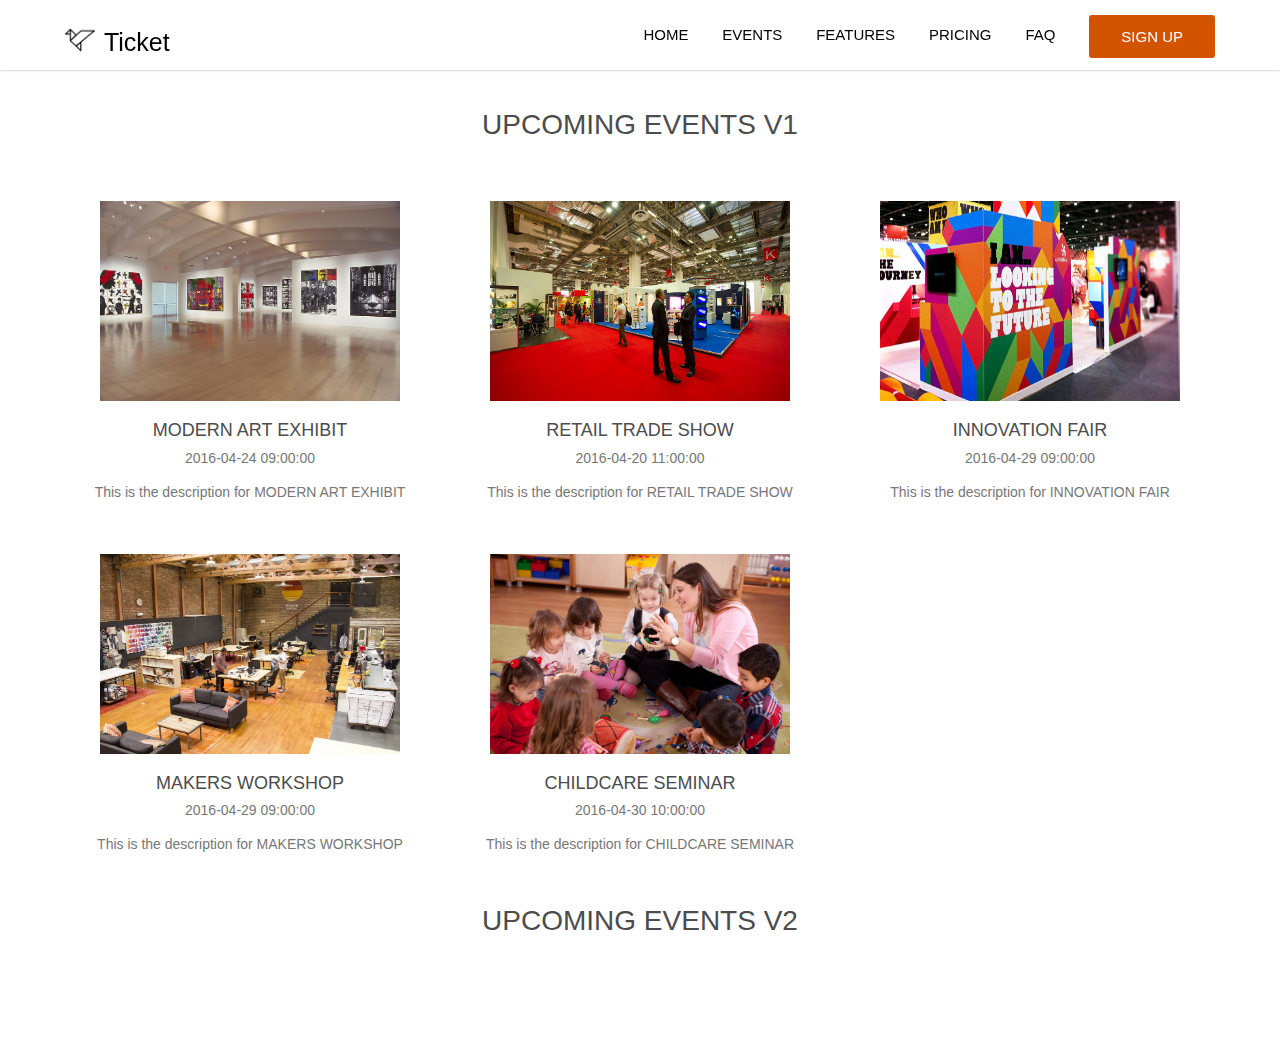
==== commit 954d6224: "updated event grid" ====
--- a/index.html
+++ b/index.html
@@ -9,6 +9,7 @@
   <link rel="icon" href="resources/tenko-logo.png">
   
   <!-- Stylesheets -->
+  <link rel="stylesheet" href="css/bootstrap.min.css">
   <link rel="stylesheet" href="css/style.css">
   <link rel="stylesheet" href="css/owl.carousel.css">
   <link rel="stylesheet" href="css/jquery-ui.css">
@@ -51,52 +52,89 @@
 <!-- Start About -->
 <section id="events">
   <div class="container">
+  
+        <div class="row">
+        <div class="col-md-8 col-md-offset-2 preamble">
+            <h3>Upcoming Events v1</h3>
+        </div>   
+        
+        <div class="col-md-4 event-frame">
+            <div class= "image-frame">
+                <img src="resources/event-img-1.jpg" alt="" class="img-responsive">
+            </div>
+            <h4>MODERN ART EXHIBIT</h4>
+            <p class="date-time">2016-04-24 09:00:00</p>
+            <p>This is the description for MODERN ART EXHIBIT</p>
+        </div>
+        <div class="col-md-4 event-frame">
+            <div class= "image-frame">
+                <img src="resources/event-img-2.jpg" alt="" class="img-responsive">
+            </div>
+            <h4>RETAIL TRADE SHOW</h4>
+            <p class="date-time">2016-04-20 11:00:00</p>
+            <p>This is the description for RETAIL TRADE SHOW</p>
+        </div>
+        <div class="col-md-4 event-frame">
+            <div class= "image-frame">
+                <img src="resources/event-img-3.jpg" alt="" class="img-responsive">
+            </div>
+            <h4>INNOVATION FAIR</h4>
+            <p class="date-time">2016-04-29 09:00:00</p>
+            <p>This is the description for INNOVATION FAIR</p>
+        </div>
+        
+        <div class="clearfix visible-md-block"></div>
+        
+        <div class="col-md-4 event-frame">
+            <div class= "image-frame">
+                <img src="resources/event-img-4.jpg" alt="" class="img-responsive">
+            </div>
+            <h4>MAKERS WORKSHOP</h4>
+            <p class="date-time">2016-04-29 09:00:00</p>
+            <p>This is the description for MAKERS WORKSHOP</p>
+        </div>
+        <div class="col-md-4 event-frame">
+            <div class= "image-frame">
+                <img src="resources/event-img-5.jpg" alt="" class="img-responsive">
+            </div>
+            <h4>CHILDCARE SEMINAR</h4>
+            <p class="date-time">2016-04-30 10:00:00</p>
+            <p>This is the description for CHILDCARE SEMINAR</p>
+        </div>    
+    </div>
+  
+    
     <div class="row">
-      <div class="col-md-8 col-md-offset-2 preamble">
-        <h3>Upcoming Events</h3>
-      </div>    
-      <div class="col-md-4 event-frame">
-        <div class= "image-frame">
-            <img src="resources/event-img-1.jpg" alt="" class="img-responsive">
-        </div>
-        <h4>Modern Art Exhibit</h4>
-        <p class="date-time">24 - 25 April 2016</p>
-        <p>Lorem ipsum dolor sit amet, consectetur adipisicing elit. Voluptates quibusdam ullam tenetur facilis cupiditate iusto laudantium, ex nobis.</p>
-      </div>
-      <div class="col-md-4 event-frame">
-            <div class= "image-frame">
-        <img src="resources/event-img-2.jpg" alt="" class="img-responsive">
-        </div>
-        <h4>Retail Trade Show</h4>
-        <p class="date-time">20 - 21 April 2016</p>
-        <p>Lorem ipsum dolor sit amet, consectetur adipisicing elit. Voluptates quibusdam ullam tenetur facilis cupiditate iusto laudantium, ex nobis.</p>
-      </div>
-      <div class="col-md-4 event-frame">
-        <div class= "image-frame">
-            <img src="resources/event-img-3.jpg" alt="" class="img-responsive">
-        </div>
-        <h4>Innovation Fair</h4>
-        <p class="date-time">29 April - 1 May 2016</p>
-        <p>Lorem ipsum dolor sit amet, consectetur adipisicing elit. Voluptates quibusdam ullam tenetur facilis cupiditate iusto laudantium, ex nobis.</p>
-      </div>
-      <div class="col-md-4 event-frame">
-        <div class= "image-frame">
-            <img src="resources/event-img-4.jpg" alt="" class="img-responsive">
-        </div>
-        <h4>Makers Workshop</h4>
-        <p class="date-time">29 April 2016</p>
-        <p>Lorem ipsum dolor sit amet, consectetur adipisicing elit. Voluptates quibusdam ullam tenetur facilis cupiditate iusto laudantium, ex nobis.</p>
-      </div>
-      <div class="col-md-4 event-frame">
-        <div class= "image-frame">
-            <img src="resources/event-img-5.jpg" alt="" class="img-responsive">
-        </div>  
-        <h4>Childcare Seminar</h4>
-        <p class="date-time">30 April 2016</p>
-        <p>Lorem ipsum dolor sit amet, consectetur adipisicing elit. Voluptates quibusdam ullam tenetur facilis cupiditate iusto laudantium, ex nobis.</p>
-      </div>
+        <div class="col-md-8 col-md-offset-2 preamble">
+            <h3>Upcoming Events v2</h3>
+        </div>   
+        <?php
+            //load helper functions for database connection
+            require_once("database/connection.php");
+            
+            //open database connection
+            $mysqli = openConnection();
+        
+            $eventArray = getEvents($mysqli);
+            displayEvents($eventArray);
+        
+            // close connection 
+            closeConnection($mysqli);
+        ?>
     </div>
+    
   </div>
+  
+  
+
+  
+  
+  
+  
+  
+  
+  
+  
 </section>
 <!-- End About -->
 
--- a/css/style.css
+++ b/css/style.css
@@ -572,8 +572,8 @@
 .col-xs-1, .col-sm-1, .col-md-1, .col-lg-1, .col-xs-2, .col-sm-2, .col-md-2, .col-lg-2, .col-xs-3, .col-sm-3, .col-md-3, .col-lg-3, .col-xs-4, .col-sm-4, .col-md-4, .col-lg-4, .col-xs-5, .col-sm-5, .col-md-5, .col-lg-5, .col-xs-6, .col-sm-6, .col-md-6, .col-lg-6, .col-xs-7, .col-sm-7, .col-md-7, .col-lg-7, .col-xs-8, .col-sm-8, .col-md-8, .col-lg-8, .col-xs-9, .col-sm-9, .col-md-9, .col-lg-9, .col-xs-10, .col-sm-10, .col-md-10, .col-lg-10, .col-xs-11, .col-sm-11, .col-md-11, .col-lg-11, .col-xs-12, .col-sm-12, .col-md-12, .col-lg-12 {
   position: relative;
   min-height: 1px;
-  padding-left: 15px;
-  padding-right: 15px;
+  padding-left: 10px;
+  padding-right: 10px;
 }
 .col-xs-1, .col-xs-2, .col-xs-3, .col-xs-4, .col-xs-5, .col-xs-6, .col-xs-7, .col-xs-8, .col-xs-9, .col-xs-10, .col-xs-11, .col-xs-12 {
   float: left;
@@ -4338,11 +4338,11 @@
   margin: 20px 0 5px 0;
 }
 #events .image-frame {
-    width: 350px;
+    width: 300px;
     height: 200px;
     overflow: hidden;
-    margin: 10px;
     position: relative;
+    margin:auto;
 }
 #events .image-frame img{
     position: absolute;
@@ -4375,4 +4375,4 @@
   margin-right: 5px;
   color: #d35400;
   vertical-align: top;
-}
+}